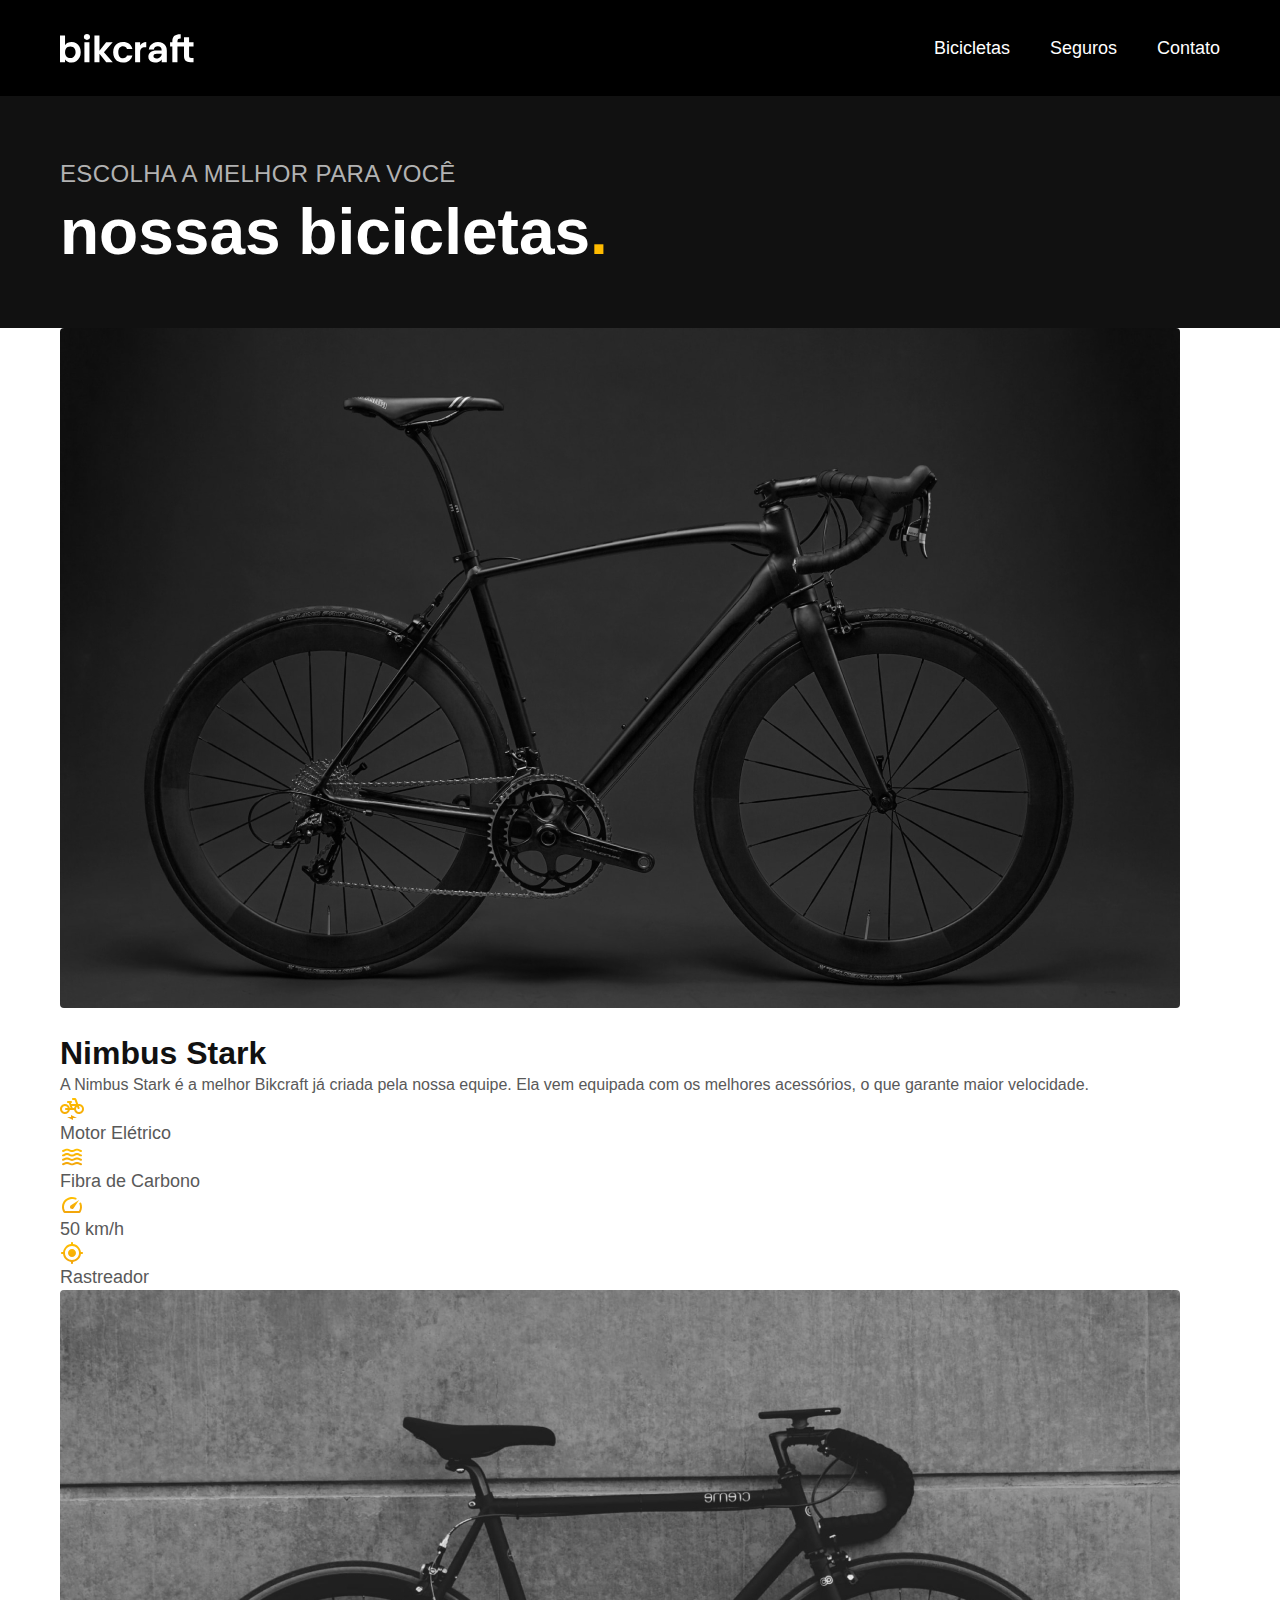
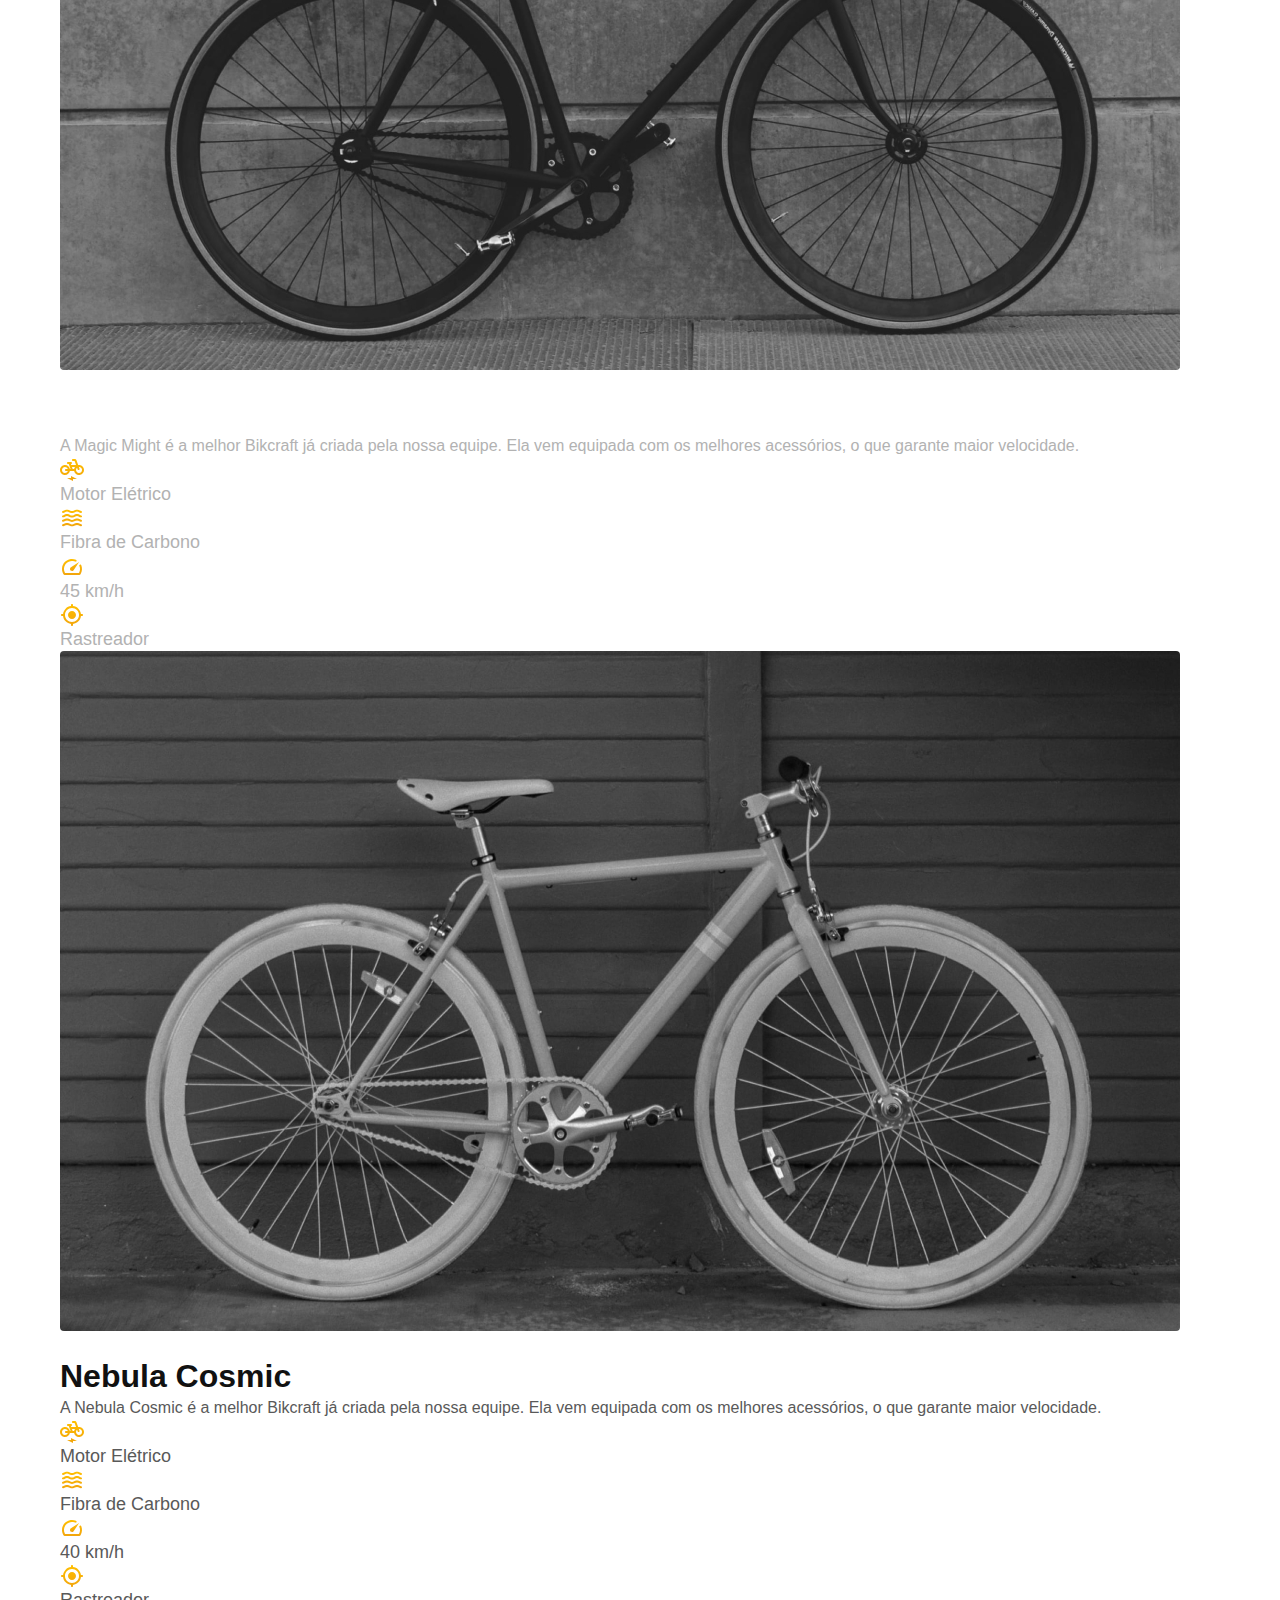
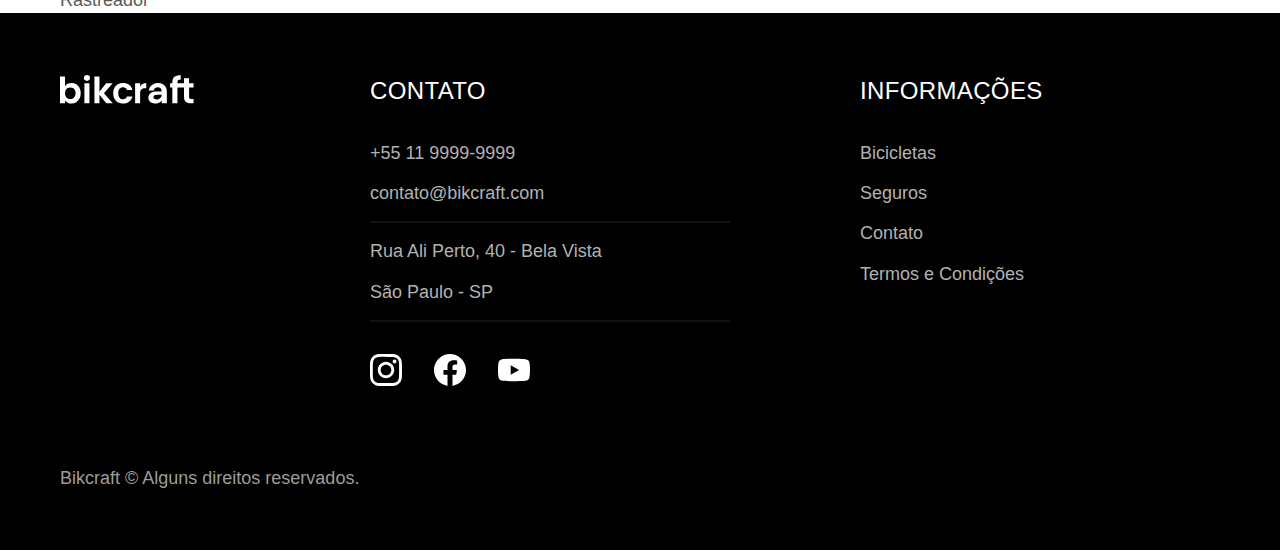
==== bicicletas.html @ 19fcaf23 "pagina termos e pagina bicicletas" ====
<!DOCTYPE html>
<html lang="pt-br">

<head>
  <meta charset="UTF-8">
  <meta http-equiv="X-UA-Compatible" content="IE=edge">
  <meta name="viewport" content="width=device-width, initial-scale=1.0">
  <meta name="description" content="Termos e Condições.">
  <title>Bicicletas | Bikcraft</title>
  <link rel="stylesheet" href="./css/style.css">
</head>

<body id="bicicletas">

  <header class="header-bg">
    <div class="header container">
      <a href="./">
        <img src="./imagens e svg/0827-favicon/bikcraft-arquivos/img/bikcraft.svg" alt="Bikcraft">
      </a>
      <nav aria-label="primaria">
        <ul class="header-menu font-1-m cor-0">
          <li><a href="./bicicletas.html">Bicicletas</a></li>
          <li><a href="./seguros.html">Seguros</a></li>
          <li><a href="./contato.html">Contato</a></li>
        </ul>
      </nav>
    </div>
  </header>

  <main>
    <div class="titulo-bg">
      <div class="titulo container">
        <p class="font-2-l-b cor-5">Escolha a melhor para você</p>
        <h1 class="font-1-xxl cor-0">nossas bicicletas<span class="cor-p1">.</span></h1>
      </div>
    </div>

    <div class="bicicletas-bg">
      <div class="bicicletas container">
        <div class="bicicletas-imagem">
          <img src="./imagens e svg/0827-favicon/bikcraft-arquivos/img/bicicletas/nimbus.jpg" alt="Bicicleta preta">
          <span class="font-2-m cor-0">R$ 4999</span>
        </div>
        <div class="bicicletas-conteudo">
          <h2 class="font-1-xl">Nimbus Stark</h2>
          <p class="font-2-s cor-8">A Nimbus Stark é a melhor Bikcraft já criada pela nossa equipe. Ela vem equipada com os melhores acessórios, o que garante maior velocidade.</p>
          <ul class="font-1-m cor-8">
            <li><img src="./imagens e svg/0827-favicon/bikcraft-arquivos/img/icones/eletrica.svg" alt="">
              Motor Elétrico
            </li>
            <li><img src="./imagens e svg/0827-favicon/bikcraft-arquivos/img/icones/carbono.svg" alt="">
              Fibra de Carbono
            </li>
            <li><img src="./imagens e svg/0827-favicon/bikcraft-arquivos/img/icones/velocidade.svg" alt="">
              50 km/h
            </li>
            <li><img src="./imagens e svg/0827-favicon/bikcraft-arquivos/img/icones/rastreador.svg" alt="">
              Rastreador
            </li>
          </ul>
        </div>
      </div>
    </div>

    <div class="bicicletas-bg">
      <div class="bicicletas container">
        <div class="bicicletas-imagem">
          <img src="./imagens e svg/0827-favicon/bikcraft-arquivos/img/bicicletas/magic.jpg" alt="Bicicleta preta">
          <span class="font-2-m cor-0">R$ 2499</span>
        </div>
        <div class="bicicletas-conteudo">
          <h2 class="font-1-xl cor-0">Magic Might</h2>
          <p class="font-2-s cor-5">A Magic Might é a melhor Bikcraft já criada pela nossa equipe. Ela vem equipada com os melhores acessórios, o que garante maior velocidade.</p>
          <ul class="font-1-m cor-5">
            <li><img src="./imagens e svg/0827-favicon/bikcraft-arquivos/img/icones/eletrica.svg" alt="">
              Motor Elétrico
            </li>
            <li><img src="./imagens e svg/0827-favicon/bikcraft-arquivos/img/icones/carbono.svg" alt="">
              Fibra de Carbono
            </li>
            <li><img src="./imagens e svg/0827-favicon/bikcraft-arquivos/img/icones/velocidade.svg" alt="">
              45 km/h
            </li>
            <li><img src="./imagens e svg/0827-favicon/bikcraft-arquivos/img/icones/rastreador.svg" alt="">
              Rastreador
            </li>
          </ul>
        </div>
      </div>
    </div>

    <div class="bicicletas-bg">
      <div class="bicicletas container">
        <div class="bicicletas-imagem">
          <img src="./imagens e svg/0827-favicon/bikcraft-arquivos/img/bicicletas/nebula.jpg" alt="Bicicleta preta">
          <span class="font-2-m cor-0">R$ 3999</span>
        </div>
        <div class="bicicletas-conteudo">
          <h2 class="font-1-xl">Nebula Cosmic</h2>
          <p class="font-2-s cor-8">A Nebula Cosmic é a melhor Bikcraft já criada pela nossa equipe. Ela vem equipada com os melhores acessórios, o que garante maior velocidade.</p>
          <ul class="font-1-m cor-8">
            <li><img src="./imagens e svg/0827-favicon/bikcraft-arquivos/img/icones/eletrica.svg" alt="">
              Motor Elétrico
            </li>
            <li><img src="./imagens e svg/0827-favicon/bikcraft-arquivos/img/icones/carbono.svg" alt="">
              Fibra de Carbono
            </li>
            <li><img src="./imagens e svg/0827-favicon/bikcraft-arquivos/img/icones/velocidade.svg" alt="">
              40 km/h
            </li>
            <li><img src="./imagens e svg/0827-favicon/bikcraft-arquivos/img/icones/rastreador.svg" alt="">
              Rastreador
            </li>
          </ul>
        </div>
      </div>
    </div>

  </main>

  <footer class="footer-bg">
    <div class="footer container">
      <img src="./imagens e svg/0827-favicon/bikcraft-arquivos/img/bikcraft.svg" alt="Bikcraft">
      <div class="footer-contato">
        <h3 class="font-2-l-b cor-0">Contato</h3>
        <ul class="font-2-m cor-5">
          <li><a href="tel:+551199999999">+55 11 9999-9999</a></li>
          <li><a href="mailto:contato@bikcraft.com">contato@bikcraft.com</a></li>
          <li>Rua Ali Perto, 40 - Bela Vista</li>
          <li>São Paulo - SP</li>
        </ul>
        <div class="footer-redes">
          <a href="./">
            <img src="./imagens e svg/0827-favicon/bikcraft-arquivos/img/redes/instagram.svg" alt="Instagram">
          </a>
          <a href="./">
            <img src="./imagens e svg/0827-favicon/bikcraft-arquivos/img/redes/facebook.svg" alt="Facebook">
          </a>
          <a href="./">
            <img src="./imagens e svg/0827-favicon/bikcraft-arquivos/img/redes/youtube.svg" alt="Youtube">
          </a>
        </div>
      </div>
      <div class="footer-informacoes">
        <h3 class="font-2-l-b cor-0">Informações</h3>
        <nav>
          <ul class="font-1-m cor-5">
            <li><a href="./bicicletas.html">Bicicletas</a></li>
            <li><a href="./seguros.html">Seguros</a></li>
            <li><a href="./contato.html">Contato</a></li>
            <li><a href="./termos.html">Termos e Condições</a></li>
          </ul>
        </nav>
      </div>
      <p class="footer-copy font-2-m cor-6">Bikcraft © Alguns direitos reservados.</p>
    </div>
  </footer>
</body>
---- css/style.css ----
@import "./global/global.css";
@import "./utilidades/tipografia.css";
@import "./utilidades/cores.css";

@import "./global/header.css";
@import "./global/footer.css";

/*utilidades*/
@import "./utilidades/componentes.css";

/* home */
@import "./home/introducao.css";
@import "./home/tecnologia.css";
@import "./home/parceiros.css";
@import "./home/depoimento.css";

/*bicicletas*/
@import "./bicicletas/bicicletas-lista.css";
@import "./bicicletas/bicicletas.css";

/*seguros*/
@import "./seguros/seguros.css";

/*termos*/
@import "./termos/termos.css";
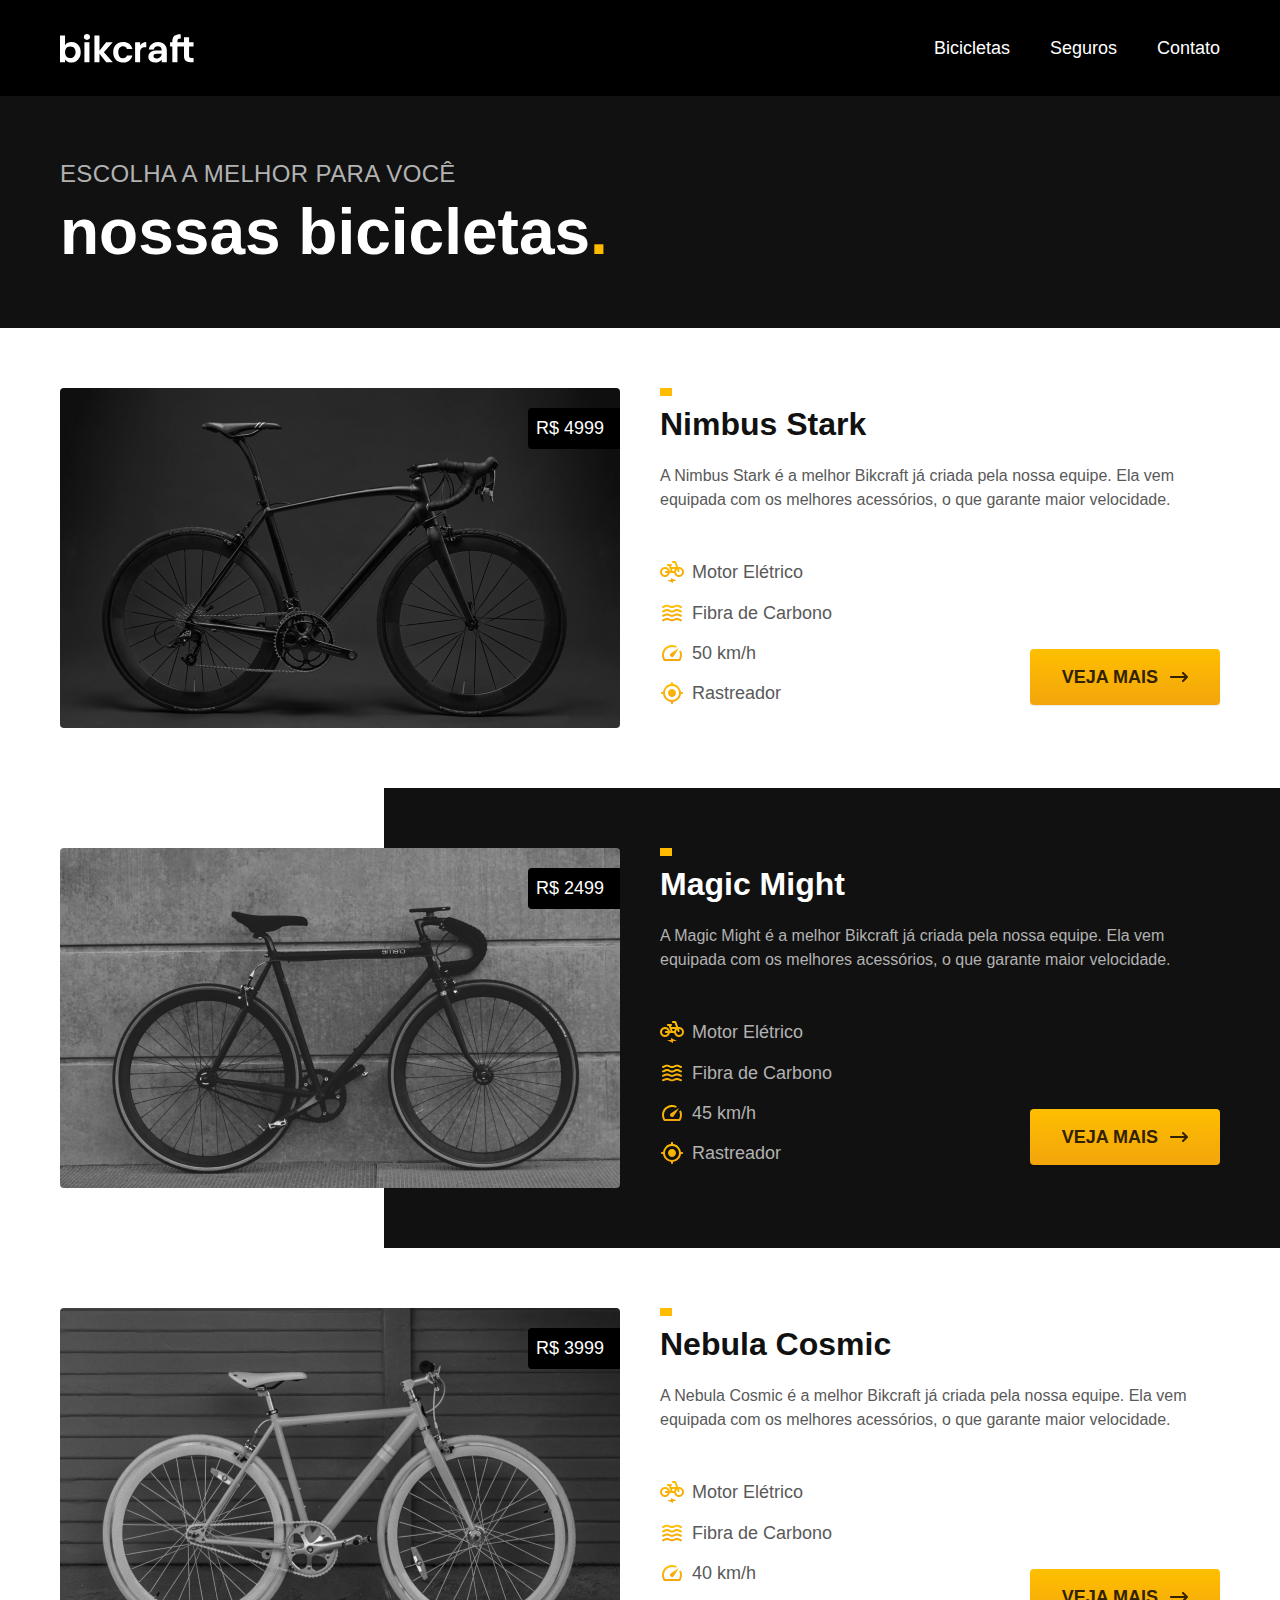
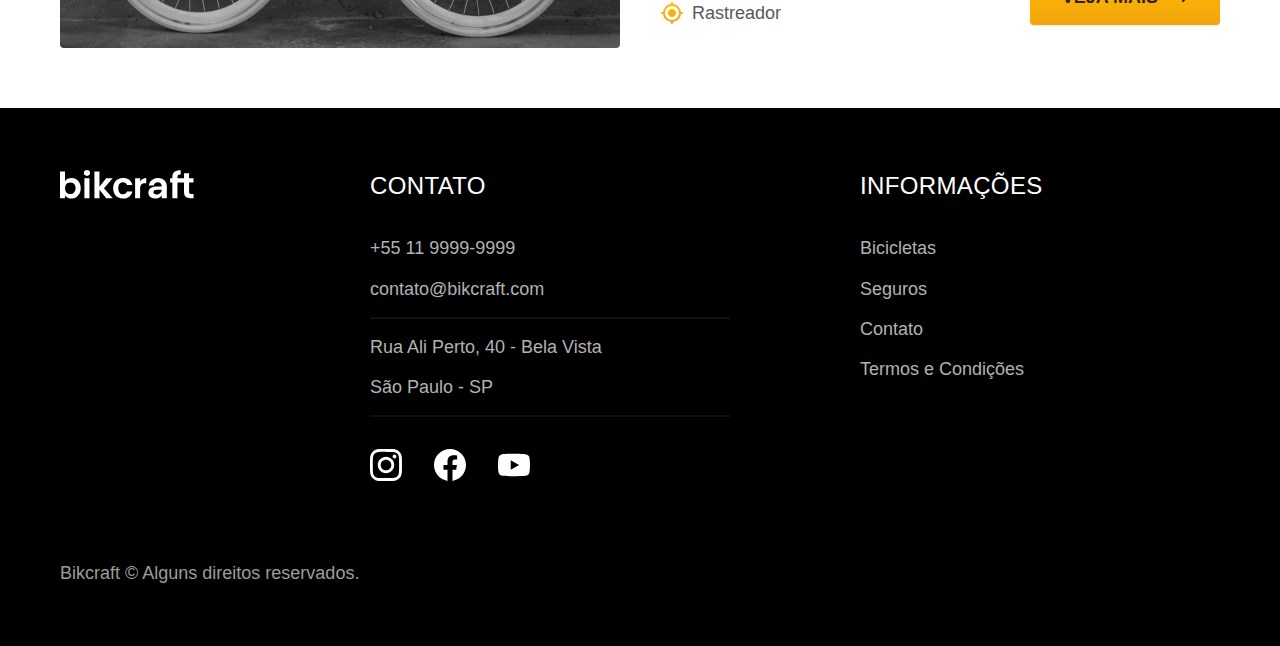
==== commit bc907ed5: "pagina de bicicletas responsiva" ====
--- a/bicicletas.html
+++ b/bicicletas.html
@@ -35,30 +35,30 @@
       </div>
     </div>
 
-    <div class="bicicletas-bg">
-      <div class="bicicletas container">
-        <div class="bicicletas-imagem">
-          <img src="./imagens e svg/0827-favicon/bikcraft-arquivos/img/bicicletas/nimbus.jpg" alt="Bicicleta preta">
-          <span class="font-2-m cor-0">R$ 4999</span>
-        </div>
-        <div class="bicicletas-conteudo">
-          <h2 class="font-1-xl">Nimbus Stark</h2>
-          <p class="font-2-s cor-8">A Nimbus Stark é a melhor Bikcraft já criada pela nossa equipe. Ela vem equipada com os melhores acessórios, o que garante maior velocidade.</p>
-          <ul class="font-1-m cor-8">
-            <li><img src="./imagens e svg/0827-favicon/bikcraft-arquivos/img/icones/eletrica.svg" alt="">
-              Motor Elétrico
-            </li>
-            <li><img src="./imagens e svg/0827-favicon/bikcraft-arquivos/img/icones/carbono.svg" alt="">
-              Fibra de Carbono
-            </li>
-            <li><img src="./imagens e svg/0827-favicon/bikcraft-arquivos/img/icones/velocidade.svg" alt="">
-              50 km/h
-            </li>
-            <li><img src="./imagens e svg/0827-favicon/bikcraft-arquivos/img/icones/rastreador.svg" alt="">
-              Rastreador
-            </li>
-          </ul>
-        </div>
+
+    <div class="bicicletas container">
+      <div class="bicicletas-imagem">
+        <img src="./imagens e svg/0827-favicon/bikcraft-arquivos/img/bicicletas/nimbus.jpg" alt="Bicicleta preta">
+        <span class="font-2-m cor-0">R$ 4999</span>
+      </div>
+      <div class="bicicletas-conteudo">
+        <h2 class="font-1-xl">Nimbus Stark</h2>
+        <p class="font-2-s cor-8">A Nimbus Stark é a melhor Bikcraft já criada pela nossa equipe. Ela vem equipada com os melhores acessórios, o que garante maior velocidade.</p>
+        <ul class="font-1-m cor-8">
+          <li><img src="./imagens e svg/0827-favicon/bikcraft-arquivos/img/icones/eletrica.svg" alt="">
+            Motor Elétrico
+          </li>
+          <li><img src="./imagens e svg/0827-favicon/bikcraft-arquivos/img/icones/carbono.svg" alt="">
+            Fibra de Carbono
+          </li>
+          <li><img src="./imagens e svg/0827-favicon/bikcraft-arquivos/img/icones/velocidade.svg" alt="">
+            50 km/h
+          </li>
+          <li><img src="./imagens e svg/0827-favicon/bikcraft-arquivos/img/icones/rastreador.svg" alt="">
+            Rastreador
+          </li>
+        </ul>
+        <a class="botao seta" href="./bicicletas/nimbus.html">Veja Mais</a>
       </div>
     </div>
 
@@ -85,36 +85,38 @@
               Rastreador
             </li>
           </ul>
+          <a class="botao seta" href="./bicicletas/magic.html">Veja Mais</a>
         </div>
       </div>
     </div>
 
-    <div class="bicicletas-bg">
-      <div class="bicicletas container">
-        <div class="bicicletas-imagem">
-          <img src="./imagens e svg/0827-favicon/bikcraft-arquivos/img/bicicletas/nebula.jpg" alt="Bicicleta preta">
-          <span class="font-2-m cor-0">R$ 3999</span>
-        </div>
-        <div class="bicicletas-conteudo">
-          <h2 class="font-1-xl">Nebula Cosmic</h2>
-          <p class="font-2-s cor-8">A Nebula Cosmic é a melhor Bikcraft já criada pela nossa equipe. Ela vem equipada com os melhores acessórios, o que garante maior velocidade.</p>
-          <ul class="font-1-m cor-8">
-            <li><img src="./imagens e svg/0827-favicon/bikcraft-arquivos/img/icones/eletrica.svg" alt="">
-              Motor Elétrico
-            </li>
-            <li><img src="./imagens e svg/0827-favicon/bikcraft-arquivos/img/icones/carbono.svg" alt="">
-              Fibra de Carbono
-            </li>
-            <li><img src="./imagens e svg/0827-favicon/bikcraft-arquivos/img/icones/velocidade.svg" alt="">
-              40 km/h
-            </li>
-            <li><img src="./imagens e svg/0827-favicon/bikcraft-arquivos/img/icones/rastreador.svg" alt="">
-              Rastreador
-            </li>
-          </ul>
-        </div>
+
+    <div class="bicicletas container">
+      <div class="bicicletas-imagem">
+        <img src="./imagens e svg/0827-favicon/bikcraft-arquivos/img/bicicletas/nebula.jpg" alt="Bicicleta preta">
+        <span class="font-2-m cor-0">R$ 3999</span>
+      </div>
+      <div class="bicicletas-conteudo">
+        <h2 class="font-1-xl">Nebula Cosmic</h2>
+        <p class="font-2-s cor-8">A Nebula Cosmic é a melhor Bikcraft já criada pela nossa equipe. Ela vem equipada com os melhores acessórios, o que garante maior velocidade.</p>
+        <ul class="font-1-m cor-8">
+          <li><img src="./imagens e svg/0827-favicon/bikcraft-arquivos/img/icones/eletrica.svg" alt="">
+            Motor Elétrico
+          </li>
+          <li><img src="./imagens e svg/0827-favicon/bikcraft-arquivos/img/icones/carbono.svg" alt="">
+            Fibra de Carbono
+          </li>
+          <li><img src="./imagens e svg/0827-favicon/bikcraft-arquivos/img/icones/velocidade.svg" alt="">
+            40 km/h
+          </li>
+          <li><img src="./imagens e svg/0827-favicon/bikcraft-arquivos/img/icones/rastreador.svg" alt="">
+            Rastreador
+          </li>
+        </ul>
+        <a class="botao seta" href="./bicicletas/nebula.html">Veja Mais</a>
       </div>
     </div>
+
 
   </main>
 
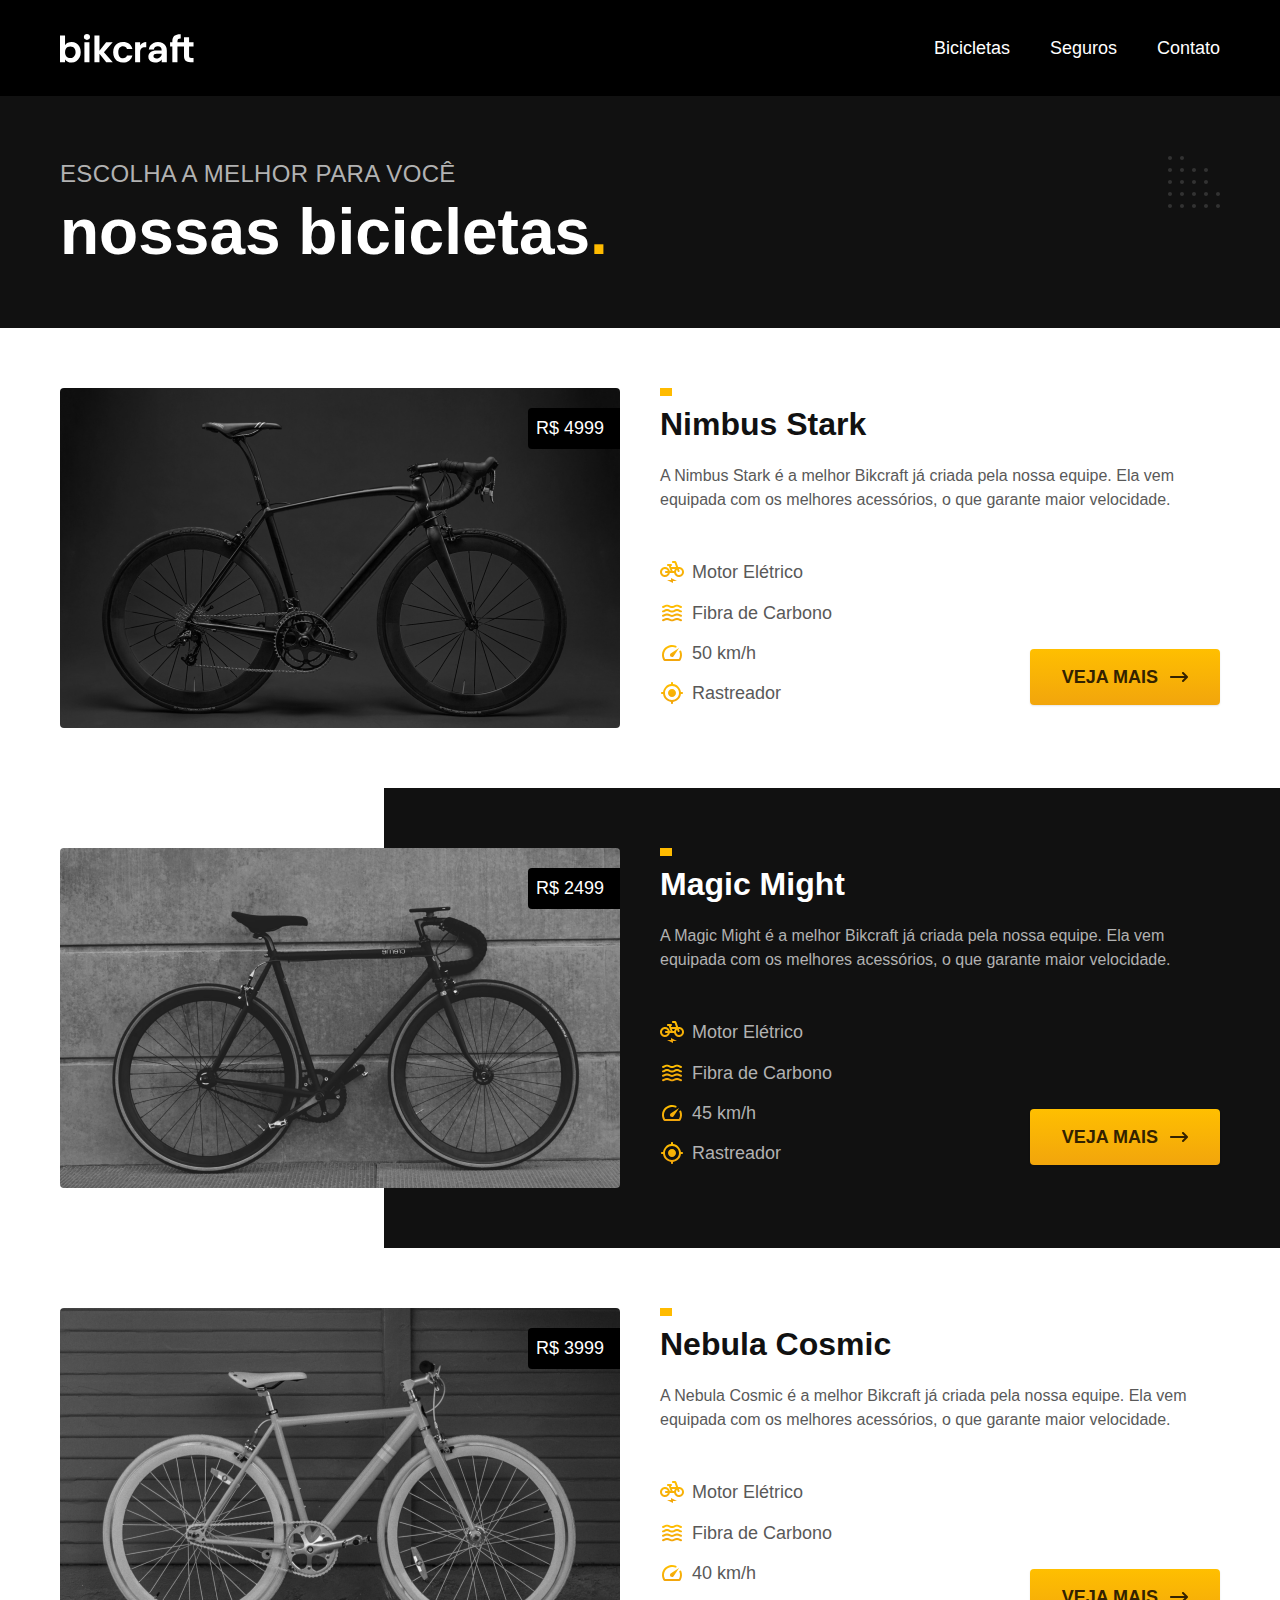
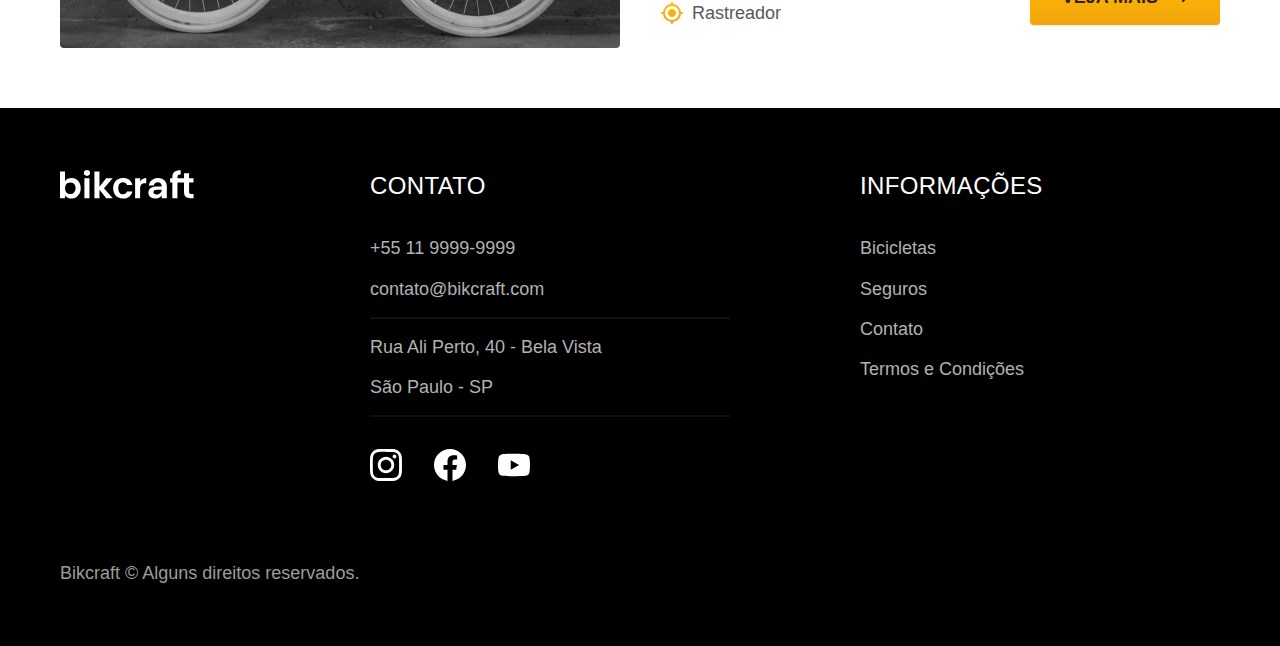
==== commit efeed714: "otimizações" ====
--- a/bicicletas.html
+++ b/bicicletas.html
@@ -5,8 +5,9 @@
   <meta charset="UTF-8">
   <meta http-equiv="X-UA-Compatible" content="IE=edge">
   <meta name="viewport" content="width=device-width, initial-scale=1.0">
-  <meta name="description" content="Termos e Condições.">
+  <meta name="description" content="Bicicletas Bikcraft.">
   <title>Bicicletas | Bikcraft</title>
+  <link rel="preload" href="./css/style.css" as="style">
   <link rel="stylesheet" href="./css/style.css">
 </head>
 
--- a/css/style.css
+++ b/css/style.css
@@ -7,6 +7,7 @@
 
 /*utilidades*/
 @import "./utilidades/componentes.css";
+@import "./utilidades/formulario.css";
 
 /* home */
 @import "./home/introducao.css";
@@ -18,8 +19,21 @@
 @import "./bicicletas/bicicletas-lista.css";
 @import "./bicicletas/bicicletas.css";
 
+/*bicicleta*/
+@import "./bicicleta/bicicleta.css";
+@import "./bicicleta/seguro.css";
+
 /*seguros*/
 @import "./seguros/seguros.css";
+@import "./seguros/vantagens.css";
+@import "./seguros/perguntas.css";
+
+/*contato*/
+@import "./contato/contato.css";
+@import "./contato/lojas.css";
+
+/*Orçamento*/
+@import "./orcamento/orcamento.css";
 
 /*termos*/
 @import "./termos/termos.css";
--- a/css/style.css
+++ b/css/style.css
@@ -7,6 +7,7 @@
 
 /*utilidades*/
 @import "./utilidades/componentes.css";
+@import "./utilidades/formulario.css";
 
 /* home */
 @import "./home/introducao.css";
@@ -18,8 +19,21 @@
 @import "./bicicletas/bicicletas-lista.css";
 @import "./bicicletas/bicicletas.css";
 
+/*bicicleta*/
+@import "./bicicleta/bicicleta.css";
+@import "./bicicleta/seguro.css";
+
 /*seguros*/
 @import "./seguros/seguros.css";
+@import "./seguros/vantagens.css";
+@import "./seguros/perguntas.css";
+
+/*contato*/
+@import "./contato/contato.css";
+@import "./contato/lojas.css";
+
+/*Orçamento*/
+@import "./orcamento/orcamento.css";
 
 /*termos*/
 @import "./termos/termos.css";
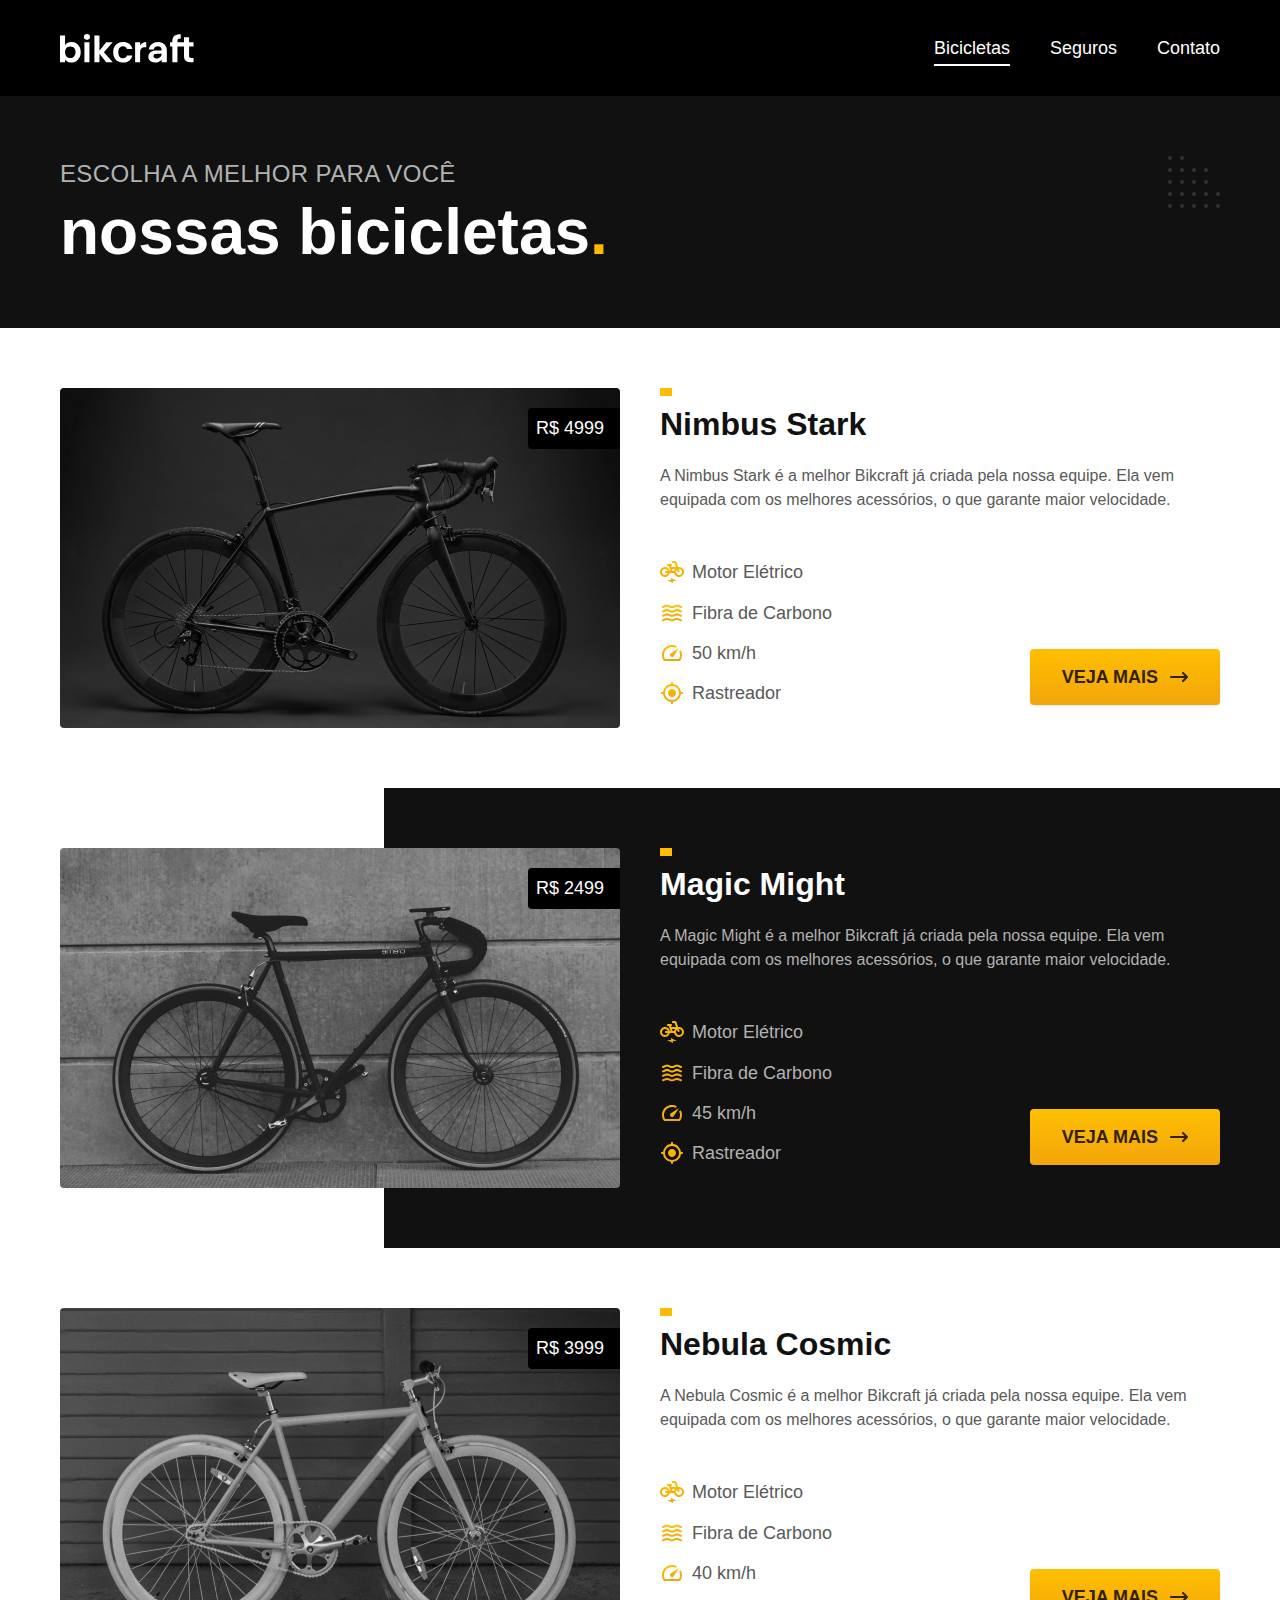
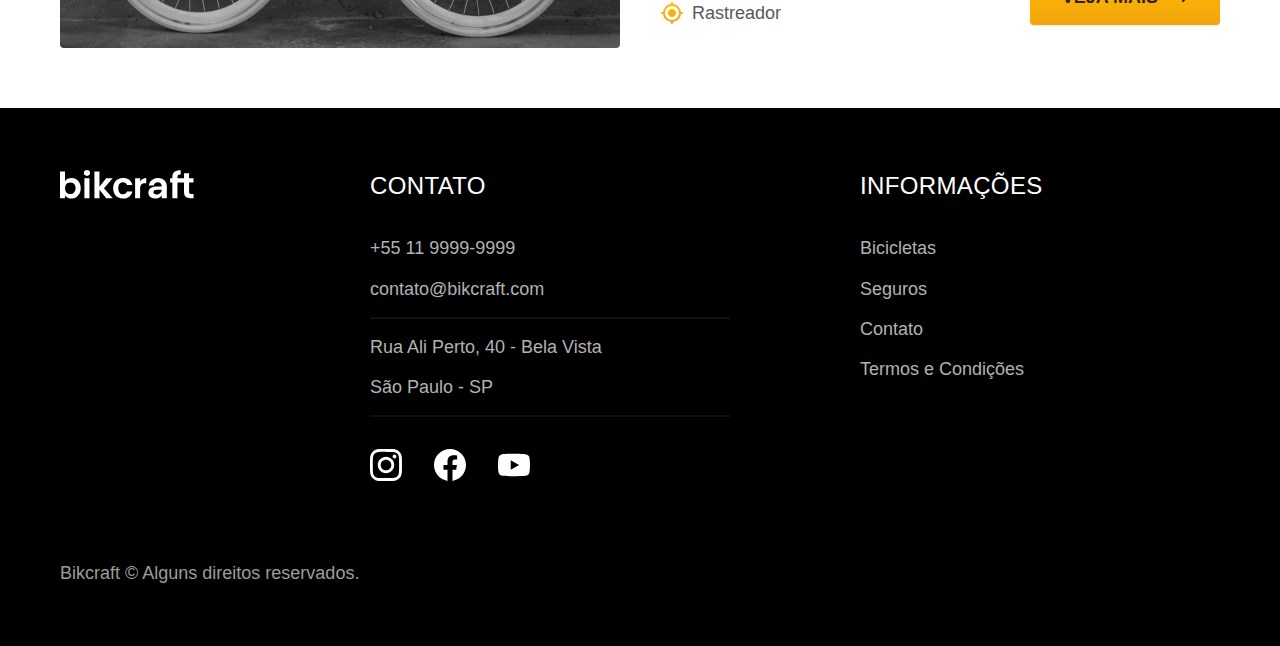
==== commit 30a2c56f: "adição inicial JavaScript" ====
--- a/bicicletas.html
+++ b/bicicletas.html
@@ -158,4 +158,5 @@
       <p class="footer-copy font-2-m cor-6">Bikcraft © Alguns direitos reservados.</p>
     </div>
   </footer>
+  <script src="./js/script.js"></script>
 </body>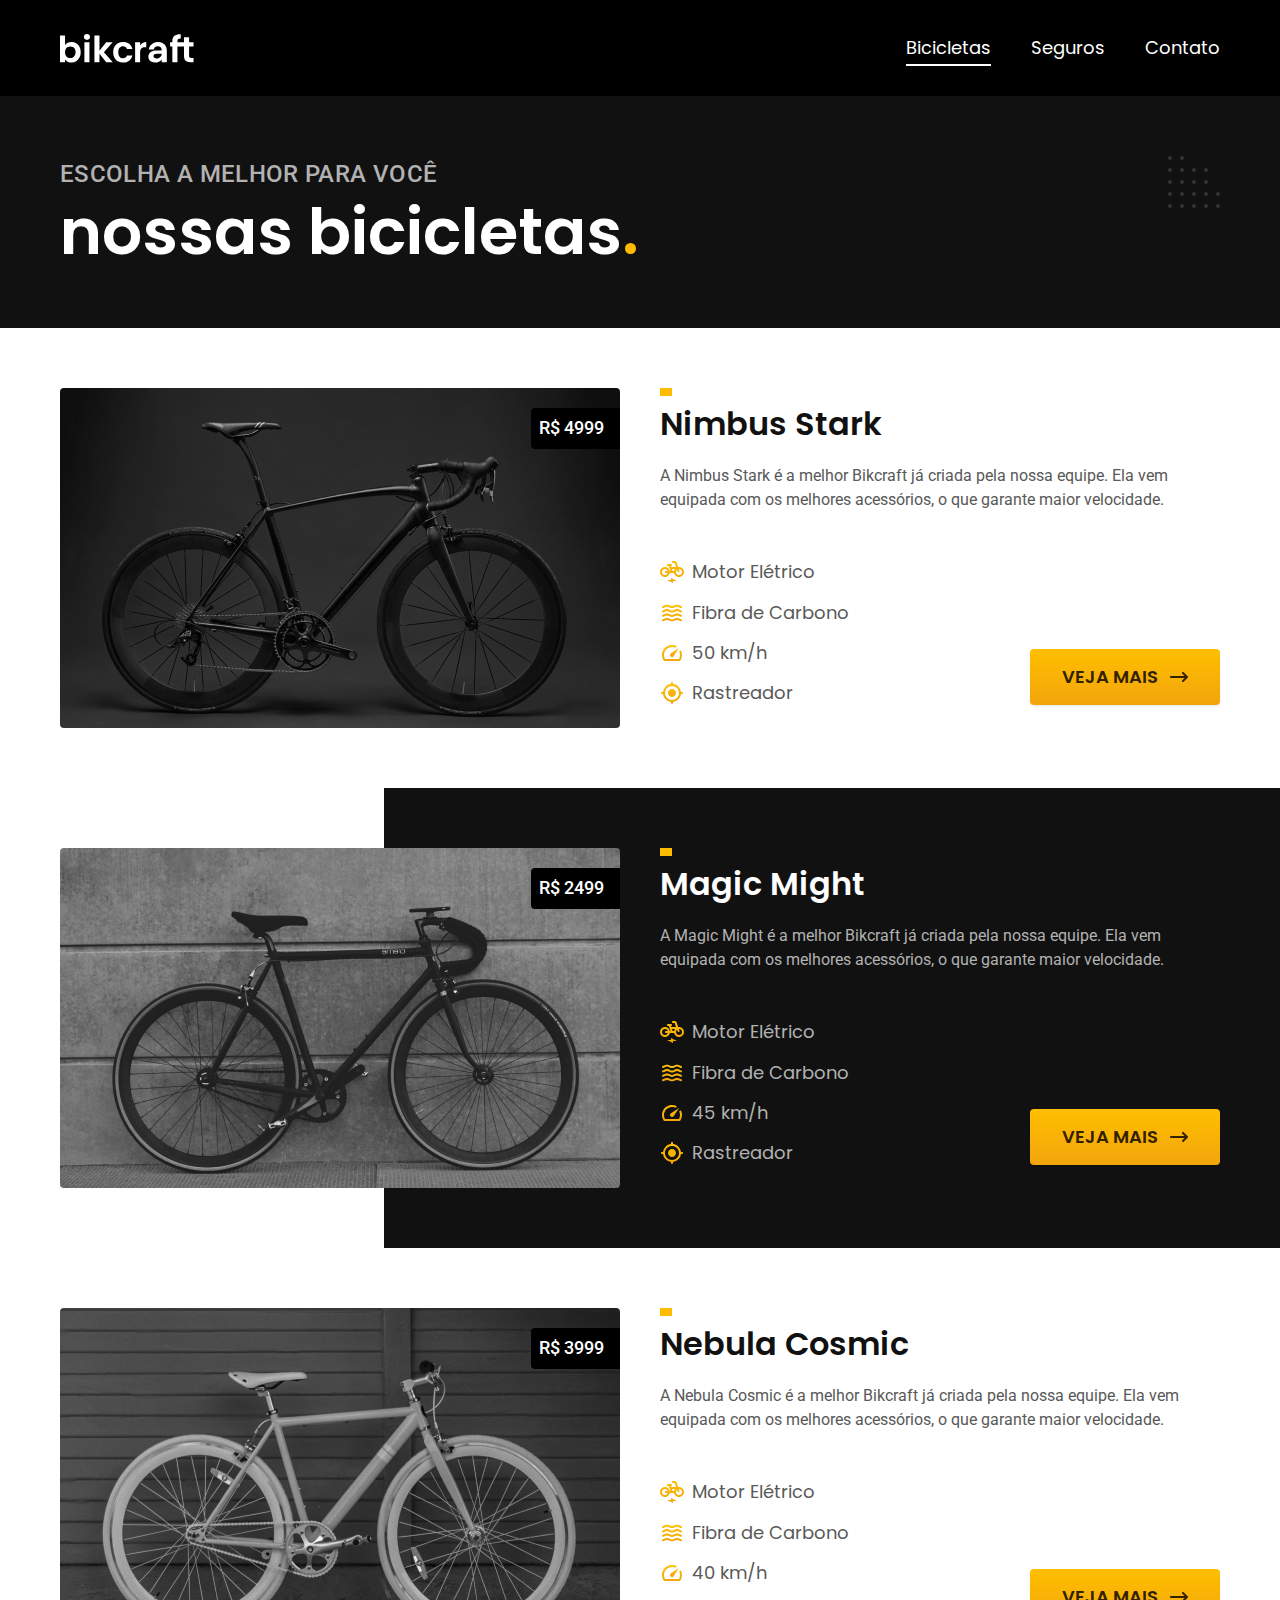
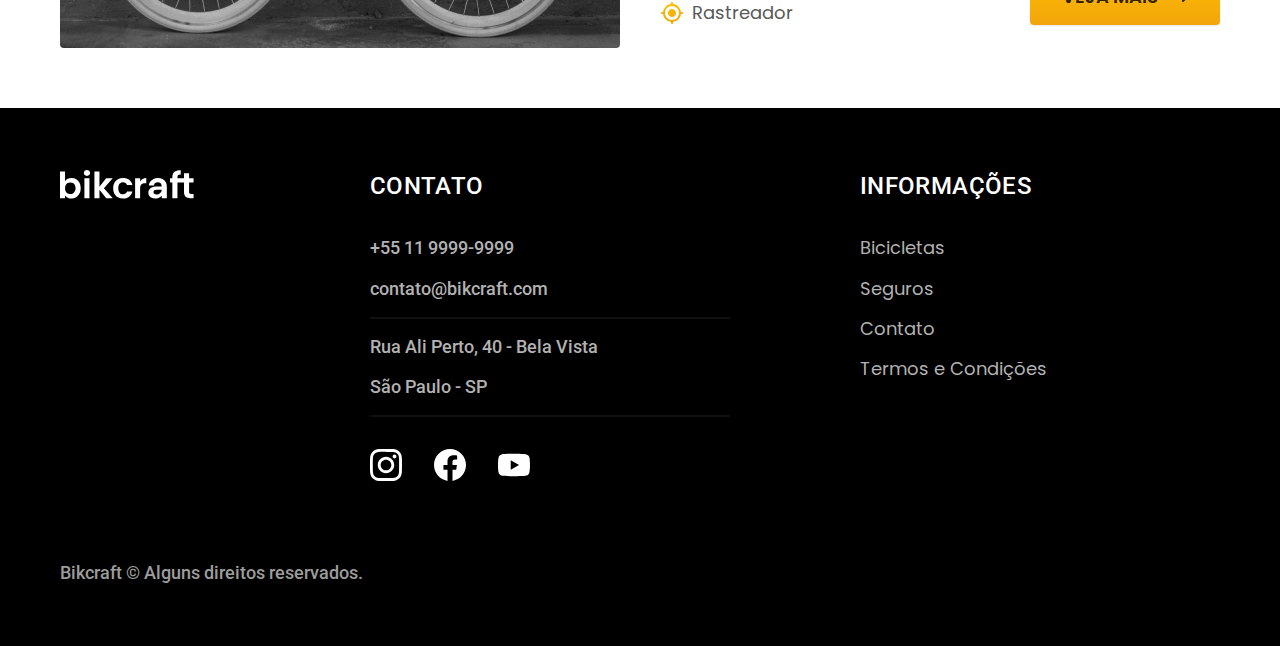
==== commit 0f073f9b: "otimizado para produção" ====
--- a/bicicletas.html
+++ b/bicicletas.html
@@ -7,8 +7,14 @@
   <meta name="viewport" content="width=device-width, initial-scale=1.0">
   <meta name="description" content="Bicicletas Bikcraft.">
   <title>Bicicletas | Bikcraft</title>
-  <link rel="preload" href="./css/style.css" as="style">
-  <link rel="stylesheet" href="./css/style.css">
+  <link rel="icon" href="./imagens e svg/0827-favicon/bikcraft-arquivos/favicon.svg" type="image/svg+xml">
+  <link rel="preload" href="./css/style.min.css" as="style">
+  <link rel="stylesheet" href="./css/style.min.css">
+  <script>document.documentElement.classList.add('js');</script>
+
+  <link rel="preconnect" href="https://fonts.googleapis.com">
+  <link rel="preconnect" href="https://fonts.gstatic.com" crossorigin>
+  <link href="https://fonts.googleapis.com/css2?family=Merriweather:ital,wght@1,900&family=Poppins:wght@400;600&family=Roboto:wght@400;500&display=swap" rel="stylesheet">
 </head>
 
 <body id="bicicletas">
--- a/css/style.min.css
+++ b/css/style.min.css
@@ -0,0 +1 @@
+body{margin:0;font-family:Arial,Helvetica,sans-serif;color:var(--cor-11)}blockquote,dd,h1,h2,h3,h4,p,ul{margin:0}ul{padding:0;list-style:none}a{text-decoration:none;color:inherit}img{max-width:100%;display:block}img[src$=".jpg"]{border-radius:4px}.font-1-xs{font:400 0.75rem/1.35 Poppins,sans-serif}.font-2-xs{font:400 0.875rem/1.43 roboto,sans-serif}.font-2-s{font:400 1rem/1.5 Roboto,sans-serif}.font-1-s{font:400 1rem/1.5 Poppins,sans-serif}.font-2-m{font:500 1.125rem/1.35 roboto,sans-serif}.font-1-m-b{font:400 1.125rem/1.35 Poppins,sans-serif}.font-1-m{font:400 1.125rem/1.35 Poppins,sans-serif}.font-2-l-b{font:500 1.5rem/1.5 roboto,sans-serif;text-transform:uppercase;letter-spacing:.015em}.font-2-l{font:400 1.5rem/1.5 roboto,sans-serif}.font-1-l{font:400 1.5rem/1.5 Poppins,sans-serif}.font-1-xl{font:600 2rem/1.25 Poppins,sans-serif}.font-1-xxl{font:600 4rem/1.125 Poppins,sans-serif}@media (max-width:1000px){.font-1-xxl{font-size:3rem}.font-2-l,.font-2-l-b{font-size:1.125rem}}@media (max-width:800px){.font-1-xxl{font-size:2rem}.font-1-xl,.font-2-xl{font-size:1.5rem}}:root{--cor-0:#fff;--cor-1:#f7f7f7;--cor-2:#ededed;--cor-3:#dedede;--cor-4:#cccccc;--cor-5:#b2b2b2;--cor-6:#9c9c9c;--cor-7:#717171;--cor-8:#595959;--cor-9:#404040;--cor-10:#2e2e2e;--cor-11:#111;--cor-12:#000;--cor-p1:#ffbb00;--cor-p2:#e4a30b;--cor-p3:#a66f00;--cor-p4:#664400;--cor-p5:#332200}.cor-0{color:#fff}.cor-1{color:var(--cor-1)}.cor-2{color:var(--cor-2)}.cor-3{color:var(--cor-3)}.cor-4{color:var(--cor-4)}.cor-5{color:var(--cor-5)}.cor-6{color:var(--cor-6)}.cor-7{color:var(--cor-7)}.cor-8{color:var(--cor-8)}.cor-9{color:var(--cor-9)}.cor-10{color:var(--cor-10)}.cor-11{color:var(--cor-11)}.cor-12{color:var(--cor-12)}.cor-p1{color:var(--cor-p1)}.cor-p2{color:var(--cor-p2)}.cor-p3{color:var(--cor-p3)}.cor-p4{color:var(--cor-p4)}.cor-p5{color:var(--cor-p5)}.header-bg{background-color:var(--cor-12)}.header{display:flex;flex-wrap:wrap;gap:20px;justify-content:space-between;align-items:center;padding-top:20px;padding-bottom:20px}.header-menu{display:flex;flex-wrap:wrap;gap:40px}.header-menu a{display:inline-block;padding:16px 0;position:relative}.header-menu a:after{content:"";display:block;height:2px;width:0;background:var(--cor-0);margin-top:4px;transition:.3s;position:absolute}.header-menu a.ativo::after,.header-menu a:hover::after{width:100%}@media (max-width:800px){.header-menu{gap:20px}.header-menu a{background:var(--cor-11);padding:12px 16px;border-radius:4px;transition:.3s}.header-menu a::after{display:none}.header-menu a:hover{background:var(--cor-10)}}@media (max-width:600px){.header-menu{gap:12px}.header-menu a{padding:8px 12px;font-size:14px}}.footer-bg{background-color:var(--cor-12)}.footer{display:grid;grid-template-columns:3fr 5fr 4fr;gap:40px;padding-top:60px;padding-bottom:60px}.footer h3{margin-bottom:32px}.footer-contato ul{margin-bottom:32px}.footer-contato li:nth-child(even):after{content:"";display:block;max-width:360px;height:2px;background:var(--cor-11);margin-top:16px}.footer li{margin-bottom:16px}.footer-redes{display:flex;gap:32px}.footer a:hover{color:var(--cor-0)}.footer-copy{grid-column:1/-1;margin-top:40px}@media (max-width:800px){.footer>img{display:none}.footer{grid-template-columns:1fr 1fr}}@media (max-width:600px){.footer{grid-template-columns:1fr;gap:60px}.footer-copy{margin-top:0}}.container{box-sizing:border-box;max-width:1200px;padding-left:20px;padding-right:20px;margin-left:auto;margin-right:auto}.botao{display:inline-block;padding:16px 32px;border-radius:4px;background:linear-gradient(#ffbf00,#f2a50c);box-shadow:0 1px 2px rgba(0,0,0,.1);text-transform:uppercase;color:var(--cor-p5);font:600 1.125rem/1.35 Poppins,sans-serif;max-width:max-content;border:none;cursor:pointer}.botao:hover{background:linear-gradient(#ffb60d,#e59317)}.botao.secundario{background:var(--cor-10);color:var(--cor-2)}.botao.secundario:hover{background:var(--cor-9);color:var(--cor-2)}.botao.seta{display:flex;align-items:center}.botao.seta::after{content:"";display:inline-block;width:18px;height:10px;margin-left:12px;background:url("../imagens e svg/0827-favicon/bikcraft-arquivos/img/icones/seta.svg");transition:transform .3s}.botao.seta:hover::after{transform:translateX(4px)}@media (max-width:800px){.botao{padding:12px 16px;font-size:1rem}}.link{display:inline-block;color:var(--cor-p1);font:500 1.5rem/1.5 poppins,sans-serif;text-transform:uppercase;transition:.2s}.link::after{content:"";display:block;width:100%;height:4px;background-color:currentColor}.link:hover{font-size:1.51rem;color:var(--cor-0)}.titulo-bg{padding-top:60px;padding-bottom:60px;background-color:var(--cor-11)}.titulo{background:url("../imagens e svg/0827-favicon/bikcraft-arquivos/img/dec/top-right.svg") no-repeat top right 20px}.titulo p{margin-bottom:4px}@media (max-width:800){.titulo-bg{padding-top:40px;padding-bottom:40px}.titulo p{font-size:1rem;text-transform:lowercase;font-weight:400}}.form{display:grid;grid-template-columns:1fr 1fr;gap:20px}.form label{display:block;font:400 1rem/1.5 poppins,sans-serif;margin-bottom:4px}.form .col-2{grid-column:span 2}.form input[type=email],.form input[type=text],.form textarea{font:400 1rem/1.5 roboto,sans-serif;background:var(--cor-1);border:1px solid var(--cor-2);padding:12px;border-radius:4px;width:100%;box-sizing:border-box}.form input[type=email]:focus,.form input[type=text]:focus,.form textarea:focus{outline:0;border-color:var(--cor-p1);background:var(--cor-0);box-shadow:0 0 0 2px #fea}@media (max-width:600px){.form{grid-template-columns:1fr}.form .col-2{grid-column:1}}.js .fadeInDown{transform:translate3d(0,-20px,0)}.js .fadeInUp{transform:translate3d(0,20px,0)}.js .fadeInRight{transform:translate3d(20px,0,0)}.js .fadeInLeft{transform:translate3d(-20px,0,0)}.js [data-anime]{opacity:0}.js .anime{opacity:1;transform:none;transition:transform .8s,opacity .8s}.introducao-bg{background:var(--cor-12) url("../imagens e svg/0827-favicon/bikcraft-arquivos/img/dec/bottom-left.svg") no-repeat bottom 120px left 20px;box-shadow:inset 0 -120px var(--cor-0)}.introducao{display:grid;grid-template-columns:1fr 1fr;gap:0 40px}.introducao-conteudo{align-self:end;padding-bottom:200px}.introducao img{width:100%;height:100%;object-fit:cover;border-radius:4px}.introducao h1{margin-bottom:32px}.introducao p{margin-bottom:20px}@media (max-width:800px){.introducao-bg{background:var(--cor-11);padding-top:40px;box-shadow:inset 0 -60px var(--cor-0)}.introducao{grid-template-columns:1fr;gap:32px}.introducao-conteudo{padding-bottom:0}.introducao h1{margin-bottom:16px}.introducao img{height:300px;width:100%}}.tecnologia-bg{background-color:var(--cor-11);box-shadow:inset 0 80px var(--cor-0),inset 0 -80px var(--cor-0)}.tecnologia{display:grid;grid-template-columns:1fr 2fr;gap:40px}.tecnologia-imagem img{width:100%;height:100%;object-fit:cover;object-position:left}.tecnologia-conteudo{padding-top:160px;padding-bottom:160px}.tecnologia-conteudo>span{display:block;margin-bottom:20px}.tecnologia-conteudo h2{margin-bottom:32px}.tecnologia-conteudo>p{margin-bottom:20px}.tecnologia a{margin-bottom:80px}.tecnologia-vantagens{display:flex;gap:40px}.tecnologia-vantagens h3{margin-bottom:8px;width:max-content}.tecnologia-vantagens img{width:24px;margin-bottom:8px}@media (max-width:800px){.tecnologia-bg{box-shadow:initial}.tecnologia{grid-template-columns:1fr}.tecnologia-conteudo{padding-bottom:60px;padding-top:60px}.tecnologia-imagem{display:none}.tecnologia a{margin-bottom:60px}}@media (max-width:600px){.tecnologia-vantagens{flex-direction:column}}.parceiros{padding-top:60px;padding-bottom:120px}.parceiros h2{margin-bottom:60px}.parceiros ul{padding:0 20px;max-width:1400px;display:grid;grid-template-columns:repeat(4,1fr);margin:0 auto}.parceiros li{display:flex;padding:32px;border-left:2px solid var(--cor-2)}.parceiros img{margin:auto}.parceiros li:first-child,.parceiros li:nth-child(5){border-left:none}.parceiros li:nth-child(n+5){border-top:2px solid var(--cor-2)}@media (max-width:800px){.parceiros{padding-bottom:60px}.parceiros h2{margin-bottom:20px}.parceiros ul{grid-template-columns:repeat(2,1fr)}.parceiros li{display:flex;padding:20px}.parceiros li:nth-child(n+3){border-top:2px solid var(--cor-2)}.parceiros li:nth-child(odd){border-left:none}}.depoimento{display:grid;grid-template-columns:1fr 1fr;background-color:var(--cor-p1);overflow:hidden}.depoimento img{border-radius:0;width:100%;height:100%;object-fit:cover}.depoimento-conteudo{padding:40px 40px 80px 80px;align-self:end}.depoimento-conteudo p{max-width:32ch;font-family:merriweather,serif;font-style:italic;font-weight:900;margin-bottom:32px;position:relative}.depoimento p::before{content:"“";font-size:5rem;color:var(--cor-p2);position:absolute;left:-50px;top:-20px}.depoimento p::after{content:"”";font-size:5rem;color:var(--cor-p2);position:absolute}@media (max-width:800px){.depoimento{grid-template-columns:1fr;text-align:center}.depoimento-conteudo{padding:40px 20px;justify-self:center}.depoimento img{max-height:200px}}.bicicletas-lista{padding-top:60px;padding-bottom:120px}.bicicletas-lista h2{margin-bottom:40px}.bicicletas-lista ul{display:flex;gap:40px;padding:0 20px 20px 20px;max-width:1400px;margin-left:auto;margin-right:auto;overflow-x:auto}#bicicleta .bicicletas-lista ul{padding:0 0 20px 0}.bicicletas-lista li{min-width:280px}.bicicletas-lista a{display:block}.bicicletas-lista img{margin-bottom:16px}.bicicletas-lista h3{margin-bottom:8px;display:flex;align-items:center}.bicicletas-lista h3::before{content:"";display:inline-block;height:8px;width:12px;margin-right:8px;background-color:var(--cor-p1);transition:width .3s}.bicicletas-lista a:hover h3::before{width:24px}.bicicletas-lista li span{padding-left:20px}@media (max-width:1000px){.bicicletas-lista{padding-bottom:60px}.bicicletas-lista ul{gap:20px}}.bicicletas-bg{background:linear-gradient(to right,var(--cor-0) 30%,var(--cor-11) 30%)}.bicicletas{display:grid;grid-template-columns:1fr 1fr;gap:40px;padding-top:60px;padding-bottom:60px}.bicicletas-imagem{display:grid}.bicicletas-imagem img{grid-area:1/1}.bicicletas-imagem span{grid-area:1/1;place-self:start end;margin-top:20px;background:var(--cor-12);display:inline-block;padding:8px 16px 8px 8px;border-radius:4px 0 0 4px}.bicicletas-conteudo{display:grid;grid-template-columns:1fr auto;align-content:start}.bicicletas h2,.bicicletas p{grid-column:1/-1}.bicicletas h2{margin-bottom:20px}.bicicletas h2::before{content:"";display:block;width:12px;height:8px;background-color:var(--cor-p1);margin-bottom:8px}.bicicletas p{margin-bottom:32px}.bicicletas a{place-self:end}.bicicletas li{display:flex;align-items:center}.bicicletas li{margin-top:16px}.bicicletas-conteudo img{width:24px;margin-right:8px}@media (max-width:800px){.bicicletas-bg{background:var(--cor-11)}.bicicletas{grid-template-columns:1fr;gap:20px;padding-top:40px;padding-bottom:40px}}@media (max-width:600px){.bicicletas-conteudo{grid-template-columns:1fr}.bicicletas ul{font-size:1rem;grid-template-columns:1fr 1fr;margin-bottom:32px}.bicicletas a{place-self:start}}.bicicleta{display:grid;grid-template-columns:1fr 1fr;align-items:start;gap:40px;padding-top:60px;padding-bottom:60px}.bicicleta-imagens{display:flex;flex-wrap:wrap;gap:20px}.bicicleta-imagens img{flex:1;min-width:200px}.bicicleta-imagens img:first-child{min-width:100%}.bicicleta-conteudo>p{margin-bottom:32px}.bicicleta-comprar{display:grid;grid-template-columns:max-content auto;align-items:center;justify-items:start;gap:8px 12px;margin-bottom:40px}.bicicleta-comprar a{grid-row:span 2}.bicicleta-comprar span{display:flex;align-items:center;background-color:var(--cor-12);gap:8px;padding:4px 8px;border-radius:4px}.bicicleta-conteudo h2{text-transform:uppercase;letter-spacing:.015em;margin-bottom:12px}.bicicleta-ficha,.bicicleta-informacoes{padding:32px;background-color:var(--cor-12)}.bicicleta-informacoes{display:grid;grid-template-columns:1fr 1fr;gap:32px;margin-bottom:40px}.bicicleta-informacoes img{width:24px;margin-bottom:8px}.bicicleta-informacoes h3{margin-bottom:8px}.bicicleta-ficha li{padding:4px 0;display:flex;justify-content:space-between;border-bottom:1px solid var(--cor-11)}.bicicleta-ficha li:last-child{border-bottom:none}.bicicleta-ficha span{color:var(--cor-6)}@media (max-width:800px){.bicicleta{grid-template-columns:1fr;padding-top:40px;padding-bottom:40px}.bicicleta-imagens{grid-row:2}}@media (max-width:400px){.bicicleta-informacoes{grid-template-columns:1fr}.bicicleta-comprar{grid-template-columns:1fr}}.seguro-bg{background-color:var(--cor-11);box-shadow:inset 0 120px var(--cor-0),inset 0 -120px var(--cor-12)}.seguro{display:grid;grid-template-columns:1fr 1fr;gap:40px}.seguro-imagem img{width:100%;height:100%;object-fit:cover}.seguro-conteudo{padding-top:180px;padding-bottom:180px}.seguro h2{margin-bottom:32px}.seguro p{margin-bottom:20px}@media (max-width:800px){.seguro-bg{box-shadow:inset 0 -60px var(--cor-12)}.seguro{grid-template-columns:1fr}.seguro-conteudo{grid-row:1;padding-top:40px;padding-bottom:0}}.seguros-bg{background-color:var(--cor-11)}.seguros{padding-top:60px;padding-bottom:60px;display:grid;grid-template-columns:1fr 1fr;gap:40px;align-items:center}#seguros .seguros{padding-top:0}.seguros h2{grid-column:1/-1}.seguros-item{background-color:var(--cor-12);padding:32px 32px 32px 60px;display:grid;grid-template-columns:1fr auto;border-radius:4px}.seguros-item h3{margin-bottom:40px}.seguros-item span{grid-column:2;display:block;text-align:right}.seguros-item ul{grid-column:1/-1;margin-bottom:32px}.seguros-item li{display:flex;align-items:center;position:relative}.seguros-item li+li{margin-top:20px}.seguros-item li::before{content:"";display:inline-block;width:13px;height:9px;background-image:url("../imagens e svg/0827-favicon/bikcraft-arquivos/img/icones/lista.svg");position:absolute;left:-21px}.seguros-item a{grid-column:1/-1}@media (max-width:800px){.seguros{grid-template-columns:1fr}}.vantagens-bg{background-color:var(--cor-12)}.vantagens{padding-top:120px;padding-bottom:120px}.vantagens h2{margin-bottom:60px}.vantagens ul{display:grid;grid-template-columns:repeat(auto-fit,minmax(280px,max-content));gap:40px 80px}.vantagens h3,.vantagens img{margin-bottom:8px}@media (max-width:800px){.vantagens{padding-top:60px;padding-bottom:60px}.vantagens h2{margin-bottom:40px}.vantagens ul{gap:20px}}.perguntas{padding-top:120px;padding-bottom:120px}.perguntas h2{margin-bottom:60px}.perguntas dl>div{padding:20px;border-radius:4px}.perguntas dl>div:nth-child(odd){background-color:var(--cor-1)}.perguntas button{display:grid;grid-template-columns:auto 1fr auto;align-items:center;gap:8px;cursor:pointer;border:none;background:0 0;width:100%;text-align:left}.perguntas button::before{content:"";display:inline-block;width:12px;height:8px;background-color:var(--cor-p1)}.perguntas button::after{content:"";display:inline-block;width:14px;height:6px;background:url("../imagens e svg/0827-favicon/bikcraft-arquivos/img/icones/seta-abrir.svg");transition:.3s}.perguntas button:hover::after,.perguntas button[aria-expanded=true]::after{transform:rotate(180deg)}.js .perguntas dd{display:none}.js .perguntas dd.ativa{display:block}.perguntas dd{padding-left:20px;padding-top:16px;max-width:80ch}@media (max-width:800px){.perguntas{padding-top:60px;padding-bottom:60px}.perguntas h2{margin-bottom:40px}}#contato{background:linear-gradient(var(--cor-11) 600px,var(--cor-1) 0)}.contato{display:grid;grid-template-columns:5fr 7fr}.contato-dados,.contato-formulario{padding:60px;box-shadow:0 1px 2px rgba(0,0,0,.1)}.contato-dados{border-radius:5px 0 0 5px;background:var(--cor-12)}.contato-formulario{border-radius:0 5px 5px 0;background:var(--cor-0)}.contato-dados h2{margin-bottom:60px}.contato-endereco{margin-bottom:32px;padding-left:28px;background:url("../imagens e svg/0827-favicon/bikcraft-arquivos/img/icones/local.svg") no-repeat 0 2px}.contato-endereco p{margin-bottom:8px}.contato-meios a{display:block;max-width:max-content;margin-bottom:8px;padding-left:28px}.contato-meios a:hover{color:var(--cor-0)}.contato-meios a:first-child{background:url("../imagens e svg/0827-favicon/bikcraft-arquivos/img/icones/email.svg") no-repeat 0 2px}.contato-meios a:nth-child(2){margin-bottom:32px}.contato-meios a:nth-child(3){background:url("../imagens e svg/0827-favicon/bikcraft-arquivos/img/icones/telefone.svg") no-repeat 0 2px;margin-bottom:60px}.contato-redes{display:flex;gap:32px;padding-left:28px}@media (max-width:800px){.contato{grid-template-columns:1fr}.contato-dados,.contato-formulario{padding:20px}.contato-dados{border-radius:5px 5px 0 0}.contato-formulario{border-radius:0 0 5px 5px}.contato-dados h2,.contato-meios a:nth-child(3){margin-bottom:32px}.contato-redes{margin-bottom:12px}}.lojas{display:grid;grid-template-columns:1fr 1fr;gap:40px;padding-top:120px;padding-bottom:120px}.lojas h2{grid-column:1/-1;margin-bottom:60px}.lojas img{border-radius:4px 4px 0 0}.lojas-item{border-radius:4px;background:var(--cor-0);box-shadow:0 1px 2px rgba(0,0,0,.1)}.lojas-conteudo{display:grid;grid-template-columns:1fr 1fr;gap:32px 16px;padding:32px}.lojas-conteudo h3,.lojas-tempo{grid-column:1/-1}.lojas-dados{display:grid;gap:8px;border-left:2px solid var(--cor-2);padding-left:12px}.lojas-tempo{display:flex;align-items:center;gap:8px}@media (max-width:800px){.lojas{gap:20px;padding-top:60px;padding-bottom:60px}.lojas h2{margin-bottom:32px}.lojas-conteudo{grid-template-columns:1fr}}@media (max-width:600px){.lojas{grid-template-columns:1fr}}#orcamento{background:linear-gradient(var(--cor-11) 600px,var(--cor-1) 0)}.orcamento{display:grid;grid-template-columns:5fr 7fr;padding-bottom:120px}.orcamento h2{text-transform:uppercase;position:relative;display:flex;align-items:center}.orcamento h2::before{content:"";display:inline-block;width:4px;height:8px;background-color:var(--cor-p1);position:absolute;left:-12px}.orcamento-dados,.orcamento-produto{padding:60px;box-shadow:0 1px 2px rgba(0,0,0,.1)}.orcamento-produto{border-radius:5px 0 0 5px;background:var(--cor-12);display:grid;grid-template-columns:1fr 1fr;gap:20px;align-content:start}.orcamento-produto>*{grid-column:1/-1}.orcamento-produto>label{grid-column:initial}.orcamento-produto label{font:400 1rem/1.5 poppins,sans-serif;color:var(--cor-4);background-color:var(--cor-10);padding:12px 16px;border-radius:4px;cursor:pointer;display:grid;grid-template-columns:auto 1fr auto;align-items:center;border:1px solid var(--cor-10)}.orcamento-produto input:checked+label{background:var(--cor-0);color:var(--cor-11)}.orcamento-produto label::before{content:"";display:inline-block;box-sizing:border-box;width:12px;height:12px;border:1px solid var(--cor-6);border-radius:50%;margin-right:8px}.orcamento-produto input:checked+label::before{border-color:var(--cor-7);box-shadow:inset 0 0 0 3px var(--cor-0),inset 0 0 0 6px var(--cor-7)}.orcamento-produto label:hover{background-color:var(--cor-9);border-color:var(--cor-9)}.orcamento-produto input:focus+label{box-shadow:0 0 0 2px var(--cor-p1);border-color:1px solid var(--cor-12)}.orcamento-produto label span{display:none}.orcamento-produto input:checked+label span{display:inline-block}.orcamento-produto input{opacity:0;position:absolute;pointer-events:none}.orcamento-dados{border-radius:0 5px 5px 0;background:var(--cor-0)}.orcamento-conteudo{display:none}.orcamento-conteudo h2,.orcamento-dados h2:nth-of-type(n+2){margin-top:20px}#bikcraft:checked~#orcamento-bikcraft,#seguro:checked~#orcamento-seguro{display:grid;gap:20px}.orcamento-detalhes{display:none;background:var(--cor-0);padding:20px;grid-template-columns:1fr 1fr;border-radius:4px;align-items:center}.orcamento-detalhes li{display:flex;align-items:center;margin-bottom:8px}.orcamento-detalhes li img{width:16px;margin-right:8px}.orcamento-produto input:checked+label+.orcamento-detalhes{display:grid}@media (max-width:1200px){.orcamento-dados,.orcamento-produto{padding:32px}}@media (max-width:800px){.orcamento{grid-template-columns:1fr}.orcamento-produto{border-radius:5px 5px 0 0}.orcamento-dados{border-radius:0 0 5px 5px}}@media (max-width:400px){.orcamento-produto{grid-template-columns:1fr}}.termos{padding-top:80px;padding-bottom:80px}.termos h2{font-weight:600;margin-bottom:20px}.termos p+h2{margin-top:40px}.termos p{max-width:75ch;margin-bottom:24px}--- a/css/style.min.css
+++ b/css/style.min.css
@@ -0,0 +1 @@
+body{margin:0;font-family:Arial,Helvetica,sans-serif;color:var(--cor-11)}blockquote,dd,h1,h2,h3,h4,p,ul{margin:0}ul{padding:0;list-style:none}a{text-decoration:none;color:inherit}img{max-width:100%;display:block}img[src$=".jpg"]{border-radius:4px}.font-1-xs{font:400 0.75rem/1.35 Poppins,sans-serif}.font-2-xs{font:400 0.875rem/1.43 roboto,sans-serif}.font-2-s{font:400 1rem/1.5 Roboto,sans-serif}.font-1-s{font:400 1rem/1.5 Poppins,sans-serif}.font-2-m{font:500 1.125rem/1.35 roboto,sans-serif}.font-1-m-b{font:400 1.125rem/1.35 Poppins,sans-serif}.font-1-m{font:400 1.125rem/1.35 Poppins,sans-serif}.font-2-l-b{font:500 1.5rem/1.5 roboto,sans-serif;text-transform:uppercase;letter-spacing:.015em}.font-2-l{font:400 1.5rem/1.5 roboto,sans-serif}.font-1-l{font:400 1.5rem/1.5 Poppins,sans-serif}.font-1-xl{font:600 2rem/1.25 Poppins,sans-serif}.font-1-xxl{font:600 4rem/1.125 Poppins,sans-serif}@media (max-width:1000px){.font-1-xxl{font-size:3rem}.font-2-l,.font-2-l-b{font-size:1.125rem}}@media (max-width:800px){.font-1-xxl{font-size:2rem}.font-1-xl,.font-2-xl{font-size:1.5rem}}:root{--cor-0:#fff;--cor-1:#f7f7f7;--cor-2:#ededed;--cor-3:#dedede;--cor-4:#cccccc;--cor-5:#b2b2b2;--cor-6:#9c9c9c;--cor-7:#717171;--cor-8:#595959;--cor-9:#404040;--cor-10:#2e2e2e;--cor-11:#111;--cor-12:#000;--cor-p1:#ffbb00;--cor-p2:#e4a30b;--cor-p3:#a66f00;--cor-p4:#664400;--cor-p5:#332200}.cor-0{color:#fff}.cor-1{color:var(--cor-1)}.cor-2{color:var(--cor-2)}.cor-3{color:var(--cor-3)}.cor-4{color:var(--cor-4)}.cor-5{color:var(--cor-5)}.cor-6{color:var(--cor-6)}.cor-7{color:var(--cor-7)}.cor-8{color:var(--cor-8)}.cor-9{color:var(--cor-9)}.cor-10{color:var(--cor-10)}.cor-11{color:var(--cor-11)}.cor-12{color:var(--cor-12)}.cor-p1{color:var(--cor-p1)}.cor-p2{color:var(--cor-p2)}.cor-p3{color:var(--cor-p3)}.cor-p4{color:var(--cor-p4)}.cor-p5{color:var(--cor-p5)}.header-bg{background-color:var(--cor-12)}.header{display:flex;flex-wrap:wrap;gap:20px;justify-content:space-between;align-items:center;padding-top:20px;padding-bottom:20px}.header-menu{display:flex;flex-wrap:wrap;gap:40px}.header-menu a{display:inline-block;padding:16px 0;position:relative}.header-menu a:after{content:"";display:block;height:2px;width:0;background:var(--cor-0);margin-top:4px;transition:.3s;position:absolute}.header-menu a.ativo::after,.header-menu a:hover::after{width:100%}@media (max-width:800px){.header-menu{gap:20px}.header-menu a{background:var(--cor-11);padding:12px 16px;border-radius:4px;transition:.3s}.header-menu a::after{display:none}.header-menu a:hover{background:var(--cor-10)}}@media (max-width:600px){.header-menu{gap:12px}.header-menu a{padding:8px 12px;font-size:14px}}.footer-bg{background-color:var(--cor-12)}.footer{display:grid;grid-template-columns:3fr 5fr 4fr;gap:40px;padding-top:60px;padding-bottom:60px}.footer h3{margin-bottom:32px}.footer-contato ul{margin-bottom:32px}.footer-contato li:nth-child(even):after{content:"";display:block;max-width:360px;height:2px;background:var(--cor-11);margin-top:16px}.footer li{margin-bottom:16px}.footer-redes{display:flex;gap:32px}.footer a:hover{color:var(--cor-0)}.footer-copy{grid-column:1/-1;margin-top:40px}@media (max-width:800px){.footer>img{display:none}.footer{grid-template-columns:1fr 1fr}}@media (max-width:600px){.footer{grid-template-columns:1fr;gap:60px}.footer-copy{margin-top:0}}.container{box-sizing:border-box;max-width:1200px;padding-left:20px;padding-right:20px;margin-left:auto;margin-right:auto}.botao{display:inline-block;padding:16px 32px;border-radius:4px;background:linear-gradient(#ffbf00,#f2a50c);box-shadow:0 1px 2px rgba(0,0,0,.1);text-transform:uppercase;color:var(--cor-p5);font:600 1.125rem/1.35 Poppins,sans-serif;max-width:max-content;border:none;cursor:pointer}.botao:hover{background:linear-gradient(#ffb60d,#e59317)}.botao.secundario{background:var(--cor-10);color:var(--cor-2)}.botao.secundario:hover{background:var(--cor-9);color:var(--cor-2)}.botao.seta{display:flex;align-items:center}.botao.seta::after{content:"";display:inline-block;width:18px;height:10px;margin-left:12px;background:url("../imagens e svg/0827-favicon/bikcraft-arquivos/img/icones/seta.svg");transition:transform .3s}.botao.seta:hover::after{transform:translateX(4px)}@media (max-width:800px){.botao{padding:12px 16px;font-size:1rem}}.link{display:inline-block;color:var(--cor-p1);font:500 1.5rem/1.5 poppins,sans-serif;text-transform:uppercase;transition:.2s}.link::after{content:"";display:block;width:100%;height:4px;background-color:currentColor}.link:hover{font-size:1.51rem;color:var(--cor-0)}.titulo-bg{padding-top:60px;padding-bottom:60px;background-color:var(--cor-11)}.titulo{background:url("../imagens e svg/0827-favicon/bikcraft-arquivos/img/dec/top-right.svg") no-repeat top right 20px}.titulo p{margin-bottom:4px}@media (max-width:800){.titulo-bg{padding-top:40px;padding-bottom:40px}.titulo p{font-size:1rem;text-transform:lowercase;font-weight:400}}.form{display:grid;grid-template-columns:1fr 1fr;gap:20px}.form label{display:block;font:400 1rem/1.5 poppins,sans-serif;margin-bottom:4px}.form .col-2{grid-column:span 2}.form input[type=email],.form input[type=text],.form textarea{font:400 1rem/1.5 roboto,sans-serif;background:var(--cor-1);border:1px solid var(--cor-2);padding:12px;border-radius:4px;width:100%;box-sizing:border-box}.form input[type=email]:focus,.form input[type=text]:focus,.form textarea:focus{outline:0;border-color:var(--cor-p1);background:var(--cor-0);box-shadow:0 0 0 2px #fea}@media (max-width:600px){.form{grid-template-columns:1fr}.form .col-2{grid-column:1}}.js .fadeInDown{transform:translate3d(0,-20px,0)}.js .fadeInUp{transform:translate3d(0,20px,0)}.js .fadeInRight{transform:translate3d(20px,0,0)}.js .fadeInLeft{transform:translate3d(-20px,0,0)}.js [data-anime]{opacity:0}.js .anime{opacity:1;transform:none;transition:transform .8s,opacity .8s}.introducao-bg{background:var(--cor-12) url("../imagens e svg/0827-favicon/bikcraft-arquivos/img/dec/bottom-left.svg") no-repeat bottom 120px left 20px;box-shadow:inset 0 -120px var(--cor-0)}.introducao{display:grid;grid-template-columns:1fr 1fr;gap:0 40px}.introducao-conteudo{align-self:end;padding-bottom:200px}.introducao img{width:100%;height:100%;object-fit:cover;border-radius:4px}.introducao h1{margin-bottom:32px}.introducao p{margin-bottom:20px}@media (max-width:800px){.introducao-bg{background:var(--cor-11);padding-top:40px;box-shadow:inset 0 -60px var(--cor-0)}.introducao{grid-template-columns:1fr;gap:32px}.introducao-conteudo{padding-bottom:0}.introducao h1{margin-bottom:16px}.introducao img{height:300px;width:100%}}.tecnologia-bg{background-color:var(--cor-11);box-shadow:inset 0 80px var(--cor-0),inset 0 -80px var(--cor-0)}.tecnologia{display:grid;grid-template-columns:1fr 2fr;gap:40px}.tecnologia-imagem img{width:100%;height:100%;object-fit:cover;object-position:left}.tecnologia-conteudo{padding-top:160px;padding-bottom:160px}.tecnologia-conteudo>span{display:block;margin-bottom:20px}.tecnologia-conteudo h2{margin-bottom:32px}.tecnologia-conteudo>p{margin-bottom:20px}.tecnologia a{margin-bottom:80px}.tecnologia-vantagens{display:flex;gap:40px}.tecnologia-vantagens h3{margin-bottom:8px;width:max-content}.tecnologia-vantagens img{width:24px;margin-bottom:8px}@media (max-width:800px){.tecnologia-bg{box-shadow:initial}.tecnologia{grid-template-columns:1fr}.tecnologia-conteudo{padding-bottom:60px;padding-top:60px}.tecnologia-imagem{display:none}.tecnologia a{margin-bottom:60px}}@media (max-width:600px){.tecnologia-vantagens{flex-direction:column}}.parceiros{padding-top:60px;padding-bottom:120px}.parceiros h2{margin-bottom:60px}.parceiros ul{padding:0 20px;max-width:1400px;display:grid;grid-template-columns:repeat(4,1fr);margin:0 auto}.parceiros li{display:flex;padding:32px;border-left:2px solid var(--cor-2)}.parceiros img{margin:auto}.parceiros li:first-child,.parceiros li:nth-child(5){border-left:none}.parceiros li:nth-child(n+5){border-top:2px solid var(--cor-2)}@media (max-width:800px){.parceiros{padding-bottom:60px}.parceiros h2{margin-bottom:20px}.parceiros ul{grid-template-columns:repeat(2,1fr)}.parceiros li{display:flex;padding:20px}.parceiros li:nth-child(n+3){border-top:2px solid var(--cor-2)}.parceiros li:nth-child(odd){border-left:none}}.depoimento{display:grid;grid-template-columns:1fr 1fr;background-color:var(--cor-p1);overflow:hidden}.depoimento img{border-radius:0;width:100%;height:100%;object-fit:cover}.depoimento-conteudo{padding:40px 40px 80px 80px;align-self:end}.depoimento-conteudo p{max-width:32ch;font-family:merriweather,serif;font-style:italic;font-weight:900;margin-bottom:32px;position:relative}.depoimento p::before{content:"“";font-size:5rem;color:var(--cor-p2);position:absolute;left:-50px;top:-20px}.depoimento p::after{content:"”";font-size:5rem;color:var(--cor-p2);position:absolute}@media (max-width:800px){.depoimento{grid-template-columns:1fr;text-align:center}.depoimento-conteudo{padding:40px 20px;justify-self:center}.depoimento img{max-height:200px}}.bicicletas-lista{padding-top:60px;padding-bottom:120px}.bicicletas-lista h2{margin-bottom:40px}.bicicletas-lista ul{display:flex;gap:40px;padding:0 20px 20px 20px;max-width:1400px;margin-left:auto;margin-right:auto;overflow-x:auto}#bicicleta .bicicletas-lista ul{padding:0 0 20px 0}.bicicletas-lista li{min-width:280px}.bicicletas-lista a{display:block}.bicicletas-lista img{margin-bottom:16px}.bicicletas-lista h3{margin-bottom:8px;display:flex;align-items:center}.bicicletas-lista h3::before{content:"";display:inline-block;height:8px;width:12px;margin-right:8px;background-color:var(--cor-p1);transition:width .3s}.bicicletas-lista a:hover h3::before{width:24px}.bicicletas-lista li span{padding-left:20px}@media (max-width:1000px){.bicicletas-lista{padding-bottom:60px}.bicicletas-lista ul{gap:20px}}.bicicletas-bg{background:linear-gradient(to right,var(--cor-0) 30%,var(--cor-11) 30%)}.bicicletas{display:grid;grid-template-columns:1fr 1fr;gap:40px;padding-top:60px;padding-bottom:60px}.bicicletas-imagem{display:grid}.bicicletas-imagem img{grid-area:1/1}.bicicletas-imagem span{grid-area:1/1;place-self:start end;margin-top:20px;background:var(--cor-12);display:inline-block;padding:8px 16px 8px 8px;border-radius:4px 0 0 4px}.bicicletas-conteudo{display:grid;grid-template-columns:1fr auto;align-content:start}.bicicletas h2,.bicicletas p{grid-column:1/-1}.bicicletas h2{margin-bottom:20px}.bicicletas h2::before{content:"";display:block;width:12px;height:8px;background-color:var(--cor-p1);margin-bottom:8px}.bicicletas p{margin-bottom:32px}.bicicletas a{place-self:end}.bicicletas li{display:flex;align-items:center}.bicicletas li{margin-top:16px}.bicicletas-conteudo img{width:24px;margin-right:8px}@media (max-width:800px){.bicicletas-bg{background:var(--cor-11)}.bicicletas{grid-template-columns:1fr;gap:20px;padding-top:40px;padding-bottom:40px}}@media (max-width:600px){.bicicletas-conteudo{grid-template-columns:1fr}.bicicletas ul{font-size:1rem;grid-template-columns:1fr 1fr;margin-bottom:32px}.bicicletas a{place-self:start}}.bicicleta{display:grid;grid-template-columns:1fr 1fr;align-items:start;gap:40px;padding-top:60px;padding-bottom:60px}.bicicleta-imagens{display:flex;flex-wrap:wrap;gap:20px}.bicicleta-imagens img{flex:1;min-width:200px}.bicicleta-imagens img:first-child{min-width:100%}.bicicleta-conteudo>p{margin-bottom:32px}.bicicleta-comprar{display:grid;grid-template-columns:max-content auto;align-items:center;justify-items:start;gap:8px 12px;margin-bottom:40px}.bicicleta-comprar a{grid-row:span 2}.bicicleta-comprar span{display:flex;align-items:center;background-color:var(--cor-12);gap:8px;padding:4px 8px;border-radius:4px}.bicicleta-conteudo h2{text-transform:uppercase;letter-spacing:.015em;margin-bottom:12px}.bicicleta-ficha,.bicicleta-informacoes{padding:32px;background-color:var(--cor-12)}.bicicleta-informacoes{display:grid;grid-template-columns:1fr 1fr;gap:32px;margin-bottom:40px}.bicicleta-informacoes img{width:24px;margin-bottom:8px}.bicicleta-informacoes h3{margin-bottom:8px}.bicicleta-ficha li{padding:4px 0;display:flex;justify-content:space-between;border-bottom:1px solid var(--cor-11)}.bicicleta-ficha li:last-child{border-bottom:none}.bicicleta-ficha span{color:var(--cor-6)}@media (max-width:800px){.bicicleta{grid-template-columns:1fr;padding-top:40px;padding-bottom:40px}.bicicleta-imagens{grid-row:2}}@media (max-width:400px){.bicicleta-informacoes{grid-template-columns:1fr}.bicicleta-comprar{grid-template-columns:1fr}}.seguro-bg{background-color:var(--cor-11);box-shadow:inset 0 120px var(--cor-0),inset 0 -120px var(--cor-12)}.seguro{display:grid;grid-template-columns:1fr 1fr;gap:40px}.seguro-imagem img{width:100%;height:100%;object-fit:cover}.seguro-conteudo{padding-top:180px;padding-bottom:180px}.seguro h2{margin-bottom:32px}.seguro p{margin-bottom:20px}@media (max-width:800px){.seguro-bg{box-shadow:inset 0 -60px var(--cor-12)}.seguro{grid-template-columns:1fr}.seguro-conteudo{grid-row:1;padding-top:40px;padding-bottom:0}}.seguros-bg{background-color:var(--cor-11)}.seguros{padding-top:60px;padding-bottom:60px;display:grid;grid-template-columns:1fr 1fr;gap:40px;align-items:center}#seguros .seguros{padding-top:0}.seguros h2{grid-column:1/-1}.seguros-item{background-color:var(--cor-12);padding:32px 32px 32px 60px;display:grid;grid-template-columns:1fr auto;border-radius:4px}.seguros-item h3{margin-bottom:40px}.seguros-item span{grid-column:2;display:block;text-align:right}.seguros-item ul{grid-column:1/-1;margin-bottom:32px}.seguros-item li{display:flex;align-items:center;position:relative}.seguros-item li+li{margin-top:20px}.seguros-item li::before{content:"";display:inline-block;width:13px;height:9px;background-image:url("../imagens e svg/0827-favicon/bikcraft-arquivos/img/icones/lista.svg");position:absolute;left:-21px}.seguros-item a{grid-column:1/-1}@media (max-width:800px){.seguros{grid-template-columns:1fr}}.vantagens-bg{background-color:var(--cor-12)}.vantagens{padding-top:120px;padding-bottom:120px}.vantagens h2{margin-bottom:60px}.vantagens ul{display:grid;grid-template-columns:repeat(auto-fit,minmax(280px,max-content));gap:40px 80px}.vantagens h3,.vantagens img{margin-bottom:8px}@media (max-width:800px){.vantagens{padding-top:60px;padding-bottom:60px}.vantagens h2{margin-bottom:40px}.vantagens ul{gap:20px}}.perguntas{padding-top:120px;padding-bottom:120px}.perguntas h2{margin-bottom:60px}.perguntas dl>div{padding:20px;border-radius:4px}.perguntas dl>div:nth-child(odd){background-color:var(--cor-1)}.perguntas button{display:grid;grid-template-columns:auto 1fr auto;align-items:center;gap:8px;cursor:pointer;border:none;background:0 0;width:100%;text-align:left}.perguntas button::before{content:"";display:inline-block;width:12px;height:8px;background-color:var(--cor-p1)}.perguntas button::after{content:"";display:inline-block;width:14px;height:6px;background:url("../imagens e svg/0827-favicon/bikcraft-arquivos/img/icones/seta-abrir.svg");transition:.3s}.perguntas button:hover::after,.perguntas button[aria-expanded=true]::after{transform:rotate(180deg)}.js .perguntas dd{display:none}.js .perguntas dd.ativa{display:block}.perguntas dd{padding-left:20px;padding-top:16px;max-width:80ch}@media (max-width:800px){.perguntas{padding-top:60px;padding-bottom:60px}.perguntas h2{margin-bottom:40px}}#contato{background:linear-gradient(var(--cor-11) 600px,var(--cor-1) 0)}.contato{display:grid;grid-template-columns:5fr 7fr}.contato-dados,.contato-formulario{padding:60px;box-shadow:0 1px 2px rgba(0,0,0,.1)}.contato-dados{border-radius:5px 0 0 5px;background:var(--cor-12)}.contato-formulario{border-radius:0 5px 5px 0;background:var(--cor-0)}.contato-dados h2{margin-bottom:60px}.contato-endereco{margin-bottom:32px;padding-left:28px;background:url("../imagens e svg/0827-favicon/bikcraft-arquivos/img/icones/local.svg") no-repeat 0 2px}.contato-endereco p{margin-bottom:8px}.contato-meios a{display:block;max-width:max-content;margin-bottom:8px;padding-left:28px}.contato-meios a:hover{color:var(--cor-0)}.contato-meios a:first-child{background:url("../imagens e svg/0827-favicon/bikcraft-arquivos/img/icones/email.svg") no-repeat 0 2px}.contato-meios a:nth-child(2){margin-bottom:32px}.contato-meios a:nth-child(3){background:url("../imagens e svg/0827-favicon/bikcraft-arquivos/img/icones/telefone.svg") no-repeat 0 2px;margin-bottom:60px}.contato-redes{display:flex;gap:32px;padding-left:28px}@media (max-width:800px){.contato{grid-template-columns:1fr}.contato-dados,.contato-formulario{padding:20px}.contato-dados{border-radius:5px 5px 0 0}.contato-formulario{border-radius:0 0 5px 5px}.contato-dados h2,.contato-meios a:nth-child(3){margin-bottom:32px}.contato-redes{margin-bottom:12px}}.lojas{display:grid;grid-template-columns:1fr 1fr;gap:40px;padding-top:120px;padding-bottom:120px}.lojas h2{grid-column:1/-1;margin-bottom:60px}.lojas img{border-radius:4px 4px 0 0}.lojas-item{border-radius:4px;background:var(--cor-0);box-shadow:0 1px 2px rgba(0,0,0,.1)}.lojas-conteudo{display:grid;grid-template-columns:1fr 1fr;gap:32px 16px;padding:32px}.lojas-conteudo h3,.lojas-tempo{grid-column:1/-1}.lojas-dados{display:grid;gap:8px;border-left:2px solid var(--cor-2);padding-left:12px}.lojas-tempo{display:flex;align-items:center;gap:8px}@media (max-width:800px){.lojas{gap:20px;padding-top:60px;padding-bottom:60px}.lojas h2{margin-bottom:32px}.lojas-conteudo{grid-template-columns:1fr}}@media (max-width:600px){.lojas{grid-template-columns:1fr}}#orcamento{background:linear-gradient(var(--cor-11) 600px,var(--cor-1) 0)}.orcamento{display:grid;grid-template-columns:5fr 7fr;padding-bottom:120px}.orcamento h2{text-transform:uppercase;position:relative;display:flex;align-items:center}.orcamento h2::before{content:"";display:inline-block;width:4px;height:8px;background-color:var(--cor-p1);position:absolute;left:-12px}.orcamento-dados,.orcamento-produto{padding:60px;box-shadow:0 1px 2px rgba(0,0,0,.1)}.orcamento-produto{border-radius:5px 0 0 5px;background:var(--cor-12);display:grid;grid-template-columns:1fr 1fr;gap:20px;align-content:start}.orcamento-produto>*{grid-column:1/-1}.orcamento-produto>label{grid-column:initial}.orcamento-produto label{font:400 1rem/1.5 poppins,sans-serif;color:var(--cor-4);background-color:var(--cor-10);padding:12px 16px;border-radius:4px;cursor:pointer;display:grid;grid-template-columns:auto 1fr auto;align-items:center;border:1px solid var(--cor-10)}.orcamento-produto input:checked+label{background:var(--cor-0);color:var(--cor-11)}.orcamento-produto label::before{content:"";display:inline-block;box-sizing:border-box;width:12px;height:12px;border:1px solid var(--cor-6);border-radius:50%;margin-right:8px}.orcamento-produto input:checked+label::before{border-color:var(--cor-7);box-shadow:inset 0 0 0 3px var(--cor-0),inset 0 0 0 6px var(--cor-7)}.orcamento-produto label:hover{background-color:var(--cor-9);border-color:var(--cor-9)}.orcamento-produto input:focus+label{box-shadow:0 0 0 2px var(--cor-p1);border-color:1px solid var(--cor-12)}.orcamento-produto label span{display:none}.orcamento-produto input:checked+label span{display:inline-block}.orcamento-produto input{opacity:0;position:absolute;pointer-events:none}.orcamento-dados{border-radius:0 5px 5px 0;background:var(--cor-0)}.orcamento-conteudo{display:none}.orcamento-conteudo h2,.orcamento-dados h2:nth-of-type(n+2){margin-top:20px}#bikcraft:checked~#orcamento-bikcraft,#seguro:checked~#orcamento-seguro{display:grid;gap:20px}.orcamento-detalhes{display:none;background:var(--cor-0);padding:20px;grid-template-columns:1fr 1fr;border-radius:4px;align-items:center}.orcamento-detalhes li{display:flex;align-items:center;margin-bottom:8px}.orcamento-detalhes li img{width:16px;margin-right:8px}.orcamento-produto input:checked+label+.orcamento-detalhes{display:grid}@media (max-width:1200px){.orcamento-dados,.orcamento-produto{padding:32px}}@media (max-width:800px){.orcamento{grid-template-columns:1fr}.orcamento-produto{border-radius:5px 5px 0 0}.orcamento-dados{border-radius:0 0 5px 5px}}@media (max-width:400px){.orcamento-produto{grid-template-columns:1fr}}.termos{padding-top:80px;padding-bottom:80px}.termos h2{font-weight:600;margin-bottom:20px}.termos p+h2{margin-top:40px}.termos p{max-width:75ch;margin-bottom:24px}